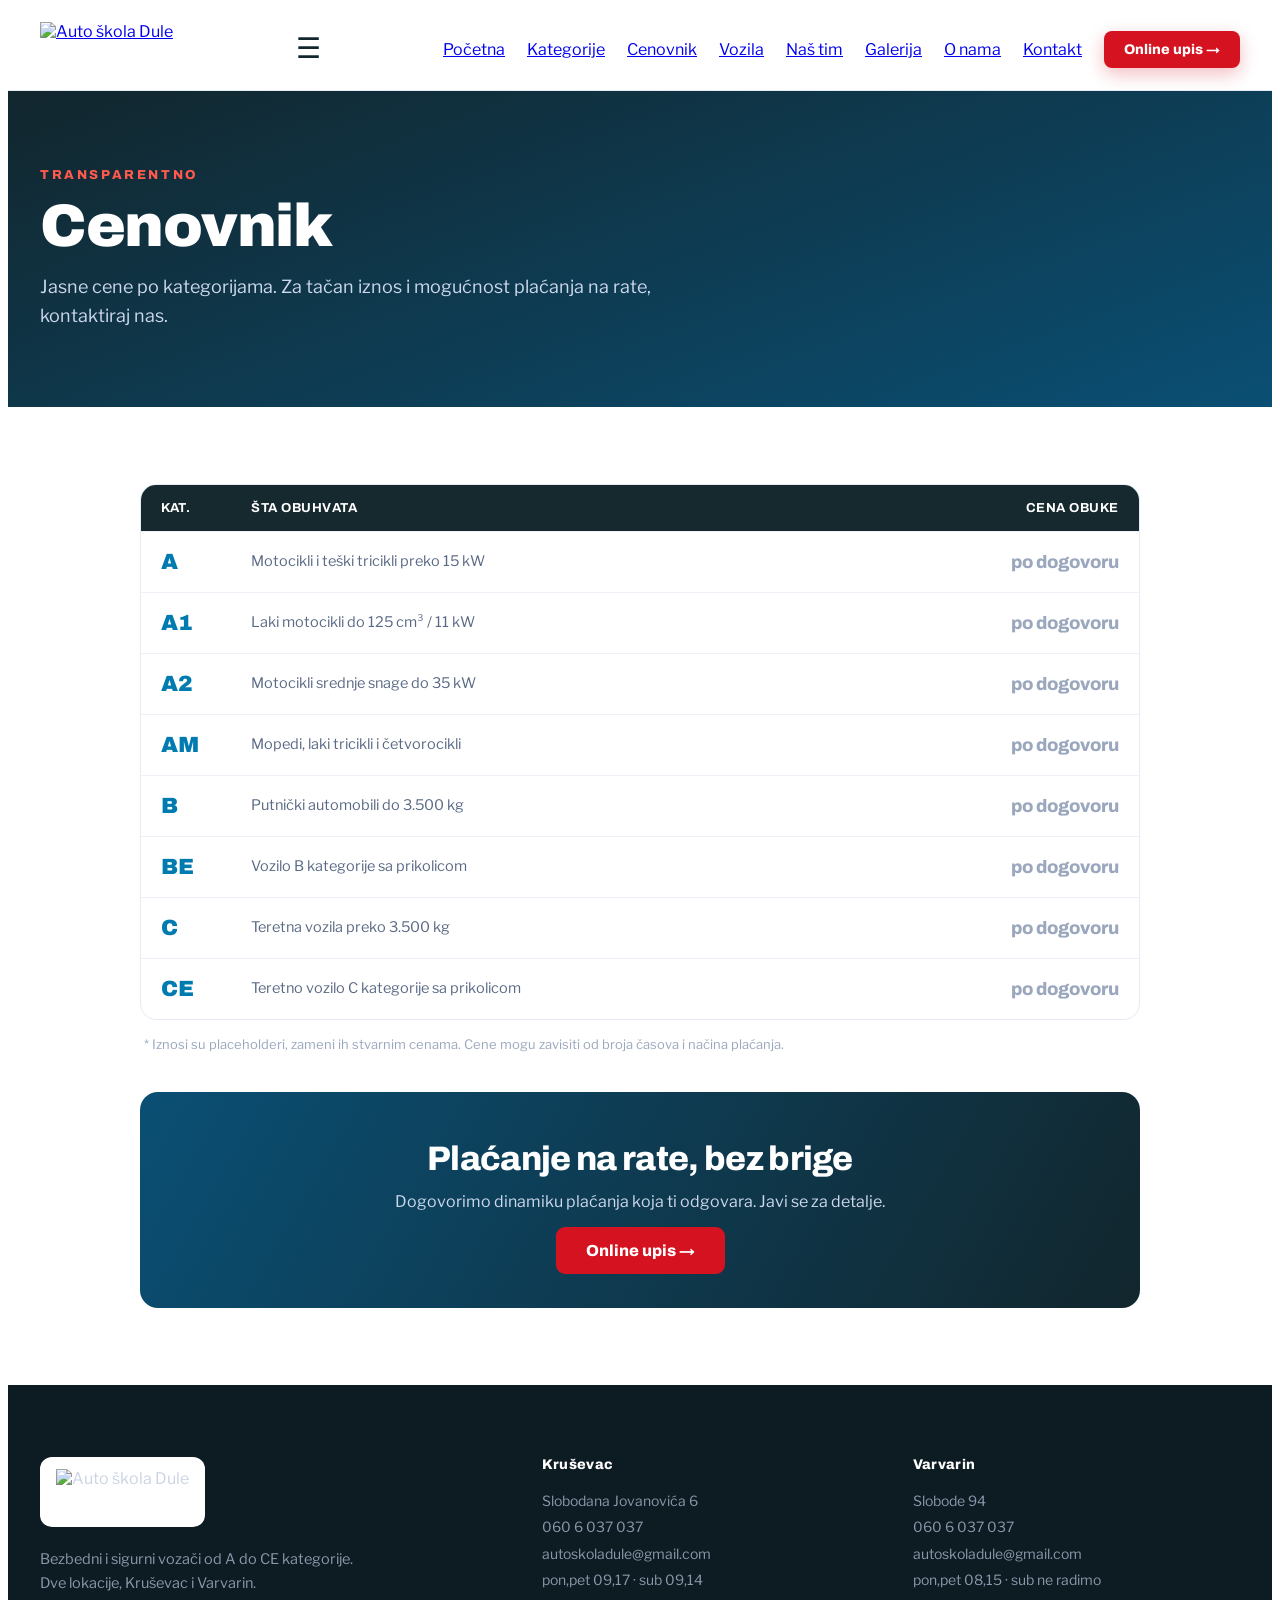
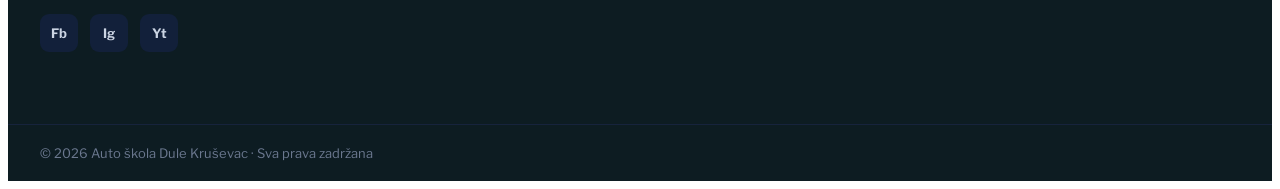
==== cenovnik.html @ f4ee0c82 "Add files via upload" ====
<!DOCTYPE html>
<html lang="sr">
<head>
<meta charset="utf-8">
<meta name="viewport" content="width=device-width, initial-scale=1">
<title>Cenovnik · Auto škola Dule Kruševac</title>
<link rel="preconnect" href="https://fonts.googleapis.com">
<link rel="preconnect" href="https://fonts.gstatic.com" crossorigin>
<link href="https://fonts.googleapis.com/css2?family=Archivo:wght@500;600;700;800;900&family=Libre+Franklin:wght@400;500;600;700&display=swap" rel="stylesheet">
<link rel="stylesheet" href="styles.css">
</head>
<body>
<div style="font-family:'Libre Franklin',system-ui,sans-serif;color:#0e1a30;background:#fff;min-height:100vh;overflow-x:hidden">
  <header style="position:sticky;top:0;z-index:60;background:rgba(255,255,255,.94);backdrop-filter:blur(12px);border-bottom:1px solid #e6ebf3">
    <div style="position:relative;max-width:1200px;margin:0 auto;padding:14px 24px;display:flex;align-items:center;justify-content:space-between;gap:20px">
      <a href="index.html" style="display:flex;align-items:center;gap:12px"><img src="uploads/auto-skola-dule-logo.png" alt="Auto škola Dule" style="height:54px;width:auto;display:block"></a>
      <button class="dz-hamburger" aria-label="Meni" style="background:none;border:none;cursor:pointer;font-size:28px;color:#12262d;line-height:1;padding:6px">☰</button>
      <nav class="dz-nav" style="display:flex;align-items:center;gap:22px;flex-wrap:wrap;justify-content:flex-end">
        <a href="index.html" class="nav-link">Početna</a>
        <a href="kategorije.html" class="nav-link">Kategorije</a>
        <a href="cenovnik.html" class="nav-link active">Cenovnik</a>
        <a href="vozila.html" class="nav-link">Vozila</a>
        <a href="tim.html" class="nav-link">Naš tim</a>
        <a href="galerija.html" class="nav-link">Galerija</a>
        <a href="o-nama.html" class="nav-link">O nama</a>
        <a href="kontakt.html" class="nav-link">Kontakt</a>
        <a href="upis.html" class="cta-btn" style="display:inline-flex;align-items:center;gap:8px;background:#d5121f;color:#fff;font-family:'Archivo',sans-serif;font-weight:800;font-size:14px;padding:11px 20px;border-radius:8px;text-decoration:none;box-shadow:0 6px 18px rgba(213,18,31,.28)">Online upis →</a>
      </nav>
    </div>
  </header>
  <main>
      <section style="background:linear-gradient(160deg,#12262d,#0a4f74);color:#fff">
        <div style="max-width:1200px;margin:0 auto;padding:clamp(48px,6vw,84px) 24px">
          <div style="font-family:'Archivo',sans-serif;font-weight:800;font-size:13px;letter-spacing:.2em;color:#ff5a4d;text-transform:uppercase;margin-bottom:14px">Transparentno</div>
          <h1 style="font-family:'Archivo',sans-serif;font-weight:900;font-size:clamp(34px,5vw,60px);letter-spacing:-.025em;margin:0 0 16px;line-height:1.02">Cenovnik</h1>
          <p style="font-size:18px;color:#cdd8ec;max-width:640px;margin:0;line-height:1.6">Jasne cene po kategorijama. Za tačan iznos i mogućnost plaćanja na rate, kontaktiraj nas.</p>
        </div>
      </section>
      <section style="max-width:1000px;margin:0 auto;padding:clamp(48px,6vw,80px) 24px">
        <div style="border:1px solid #e6ebf3;border-radius:16px;overflow:hidden">
          <div style="display:grid;grid-template-columns:90px 1fr 200px;background:#16292f;color:#fff;font-family:'Archivo',sans-serif;font-weight:700;font-size:13px;letter-spacing:.04em;text-transform:uppercase"><div style="padding:16px 20px">Kat.</div><div style="padding:16px 20px">Šta obuhvata</div><div style="padding:16px 20px;text-align:right">Cena obuke</div></div>
          <div style="display:grid;grid-template-columns:90px 1fr 200px;align-items:center;border-top:1px solid #eef1f7"><div style="padding:18px 20px;font-family:'Archivo',sans-serif;font-weight:900;font-size:22px;color:#007bb0">A</div><div style="padding:18px 20px;font-size:14.5px;color:#5a6a85;line-height:1.5">Motocikli i teški tricikli preko 15 kW</div><div style="padding:18px 20px;text-align:right;font-family:'Archivo',sans-serif;font-weight:800;font-size:18px;color:#9aa7bd">po dogovoru</div></div>
          <div style="display:grid;grid-template-columns:90px 1fr 200px;align-items:center;border-top:1px solid #eef1f7"><div style="padding:18px 20px;font-family:'Archivo',sans-serif;font-weight:900;font-size:22px;color:#007bb0">A1</div><div style="padding:18px 20px;font-size:14.5px;color:#5a6a85;line-height:1.5">Laki motocikli do 125 cm³ / 11 kW</div><div style="padding:18px 20px;text-align:right;font-family:'Archivo',sans-serif;font-weight:800;font-size:18px;color:#9aa7bd">po dogovoru</div></div>
          <div style="display:grid;grid-template-columns:90px 1fr 200px;align-items:center;border-top:1px solid #eef1f7"><div style="padding:18px 20px;font-family:'Archivo',sans-serif;font-weight:900;font-size:22px;color:#007bb0">A2</div><div style="padding:18px 20px;font-size:14.5px;color:#5a6a85;line-height:1.5">Motocikli srednje snage do 35 kW</div><div style="padding:18px 20px;text-align:right;font-family:'Archivo',sans-serif;font-weight:800;font-size:18px;color:#9aa7bd">po dogovoru</div></div>
          <div style="display:grid;grid-template-columns:90px 1fr 200px;align-items:center;border-top:1px solid #eef1f7"><div style="padding:18px 20px;font-family:'Archivo',sans-serif;font-weight:900;font-size:22px;color:#007bb0">AM</div><div style="padding:18px 20px;font-size:14.5px;color:#5a6a85;line-height:1.5">Mopedi, laki tricikli i četvorocikli</div><div style="padding:18px 20px;text-align:right;font-family:'Archivo',sans-serif;font-weight:800;font-size:18px;color:#9aa7bd">po dogovoru</div></div>
          <div style="display:grid;grid-template-columns:90px 1fr 200px;align-items:center;border-top:1px solid #eef1f7"><div style="padding:18px 20px;font-family:'Archivo',sans-serif;font-weight:900;font-size:22px;color:#007bb0">B</div><div style="padding:18px 20px;font-size:14.5px;color:#5a6a85;line-height:1.5">Putnički automobili do 3.500 kg</div><div style="padding:18px 20px;text-align:right;font-family:'Archivo',sans-serif;font-weight:800;font-size:18px;color:#9aa7bd">po dogovoru</div></div>
          <div style="display:grid;grid-template-columns:90px 1fr 200px;align-items:center;border-top:1px solid #eef1f7"><div style="padding:18px 20px;font-family:'Archivo',sans-serif;font-weight:900;font-size:22px;color:#007bb0">BE</div><div style="padding:18px 20px;font-size:14.5px;color:#5a6a85;line-height:1.5">Vozilo B kategorije sa prikolicom</div><div style="padding:18px 20px;text-align:right;font-family:'Archivo',sans-serif;font-weight:800;font-size:18px;color:#9aa7bd">po dogovoru</div></div>
          <div style="display:grid;grid-template-columns:90px 1fr 200px;align-items:center;border-top:1px solid #eef1f7"><div style="padding:18px 20px;font-family:'Archivo',sans-serif;font-weight:900;font-size:22px;color:#007bb0">C</div><div style="padding:18px 20px;font-size:14.5px;color:#5a6a85;line-height:1.5">Teretna vozila preko 3.500 kg</div><div style="padding:18px 20px;text-align:right;font-family:'Archivo',sans-serif;font-weight:800;font-size:18px;color:#9aa7bd">po dogovoru</div></div>
          <div style="display:grid;grid-template-columns:90px 1fr 200px;align-items:center;border-top:1px solid #eef1f7"><div style="padding:18px 20px;font-family:'Archivo',sans-serif;font-weight:900;font-size:22px;color:#007bb0">CE</div><div style="padding:18px 20px;font-size:14.5px;color:#5a6a85;line-height:1.5">Teretno vozilo C kategorije sa prikolicom</div><div style="padding:18px 20px;text-align:right;font-family:'Archivo',sans-serif;font-weight:800;font-size:18px;color:#9aa7bd">po dogovoru</div></div>
        </div>
        <p style="font-size:13px;color:#9aa7bd;margin:16px 4px 0">* Iznosi su placeholderi, zameni ih stvarnim cenama. Cene mogu zavisiti od broja časova i načina plaćanja.</p>
        <div style="margin-top:40px;background:linear-gradient(120deg,#0a4f74,#12262d);border-radius:18px;padding:clamp(30px,4vw,48px);color:#fff;text-align:center"><h2 style="font-family:'Archivo',sans-serif;font-weight:800;font-size:clamp(24px,3vw,34px);margin:0 0 12px;letter-spacing:-.02em">Plaćanje na rate, bez brige</h2><p style="font-size:16px;color:#cdd8ec;max-width:520px;margin:0 auto 26px;line-height:1.6">Dogovorimo dinamiku plaćanja koja ti odgovara. Javi se za detalje.</p><a href="upis.html" style="background:#d5121f;color:#fff;font-family:'Archivo',sans-serif;font-weight:800;font-size:16px;padding:15px 30px;border-radius:9px;text-decoration:none">Online upis →</a></div>
      </section>
  </main>
  <footer style="background:#0d1c22;color:#cbd4e3">
    <div style="max-width:1200px;margin:0 auto;padding:clamp(44px,6vw,72px) 24px;display:grid;grid-template-columns:1.4fr 1fr 1fr;gap:44px">
      <div>
        <div style="display:inline-flex;align-items:center;background:#fff;border-radius:12px;padding:12px 16px;margin-bottom:20px"><img src="uploads/auto-skola-dule-logo.png" alt="Auto škola Dule" style="height:46px;width:auto;display:block"></div>
        <p style="font-size:14.5px;line-height:1.7;color:#8b97ac;max-width:340px;margin:0 0 18px">Bezbedni i sigurni vozači od A do CE kategorije. Dve lokacije, Kruševac i Varvarin.</p>
        <div style="display:flex;gap:12px">
          <a href="https://www.facebook.com/dule.autoskola/" target="_blank" rel="noopener" style="width:38px;height:38px;border-radius:9px;background:#12203a;display:flex;align-items:center;justify-content:center;color:#cbd4e3;font-size:13px;font-weight:700;text-decoration:none">Fb</a>
          <a href="https://www.instagram.com/autoskoladule/" target="_blank" rel="noopener" style="width:38px;height:38px;border-radius:9px;background:#12203a;display:flex;align-items:center;justify-content:center;color:#cbd4e3;font-size:13px;font-weight:700;text-decoration:none">Ig</a>
          <a href="https://www.youtube.com/channel/UC92BBUXjT8KW2FbSgrHSTdQ" target="_blank" rel="noopener" style="width:38px;height:38px;border-radius:9px;background:#12203a;display:flex;align-items:center;justify-content:center;color:#cbd4e3;font-size:13px;font-weight:700;text-decoration:none">Yt</a>
        </div>
      </div>
      <div>
        <h4 style="font-family:'Archivo',sans-serif;font-weight:800;font-size:14px;color:#fff;margin:0 0 16px;letter-spacing:.02em">Kruševac</h4>
        <div style="font-size:14px;line-height:1.9;color:#8b97ac">Slobodana Jovanovića 6<br>060 6 037 037<br>autoskoladule@gmail.com<br>pon,pet 09,17 · sub 09,14</div>
      </div>
      <div>
        <h4 style="font-family:'Archivo',sans-serif;font-weight:800;font-size:14px;color:#fff;margin:0 0 16px;letter-spacing:.02em">Varvarin</h4>
        <div style="font-size:14px;line-height:1.9;color:#8b97ac">Slobode 94<br>060 6 037 037<br>autoskoladule@gmail.com<br>pon,pet 08,15 · sub ne radimo</div>
      </div>
    </div>
    <div style="border-top:1px solid #16233c"><div style="max-width:1200px;margin:0 auto;padding:20px 24px;font-size:13px;color:#6b788f">© 2026 Auto škola Dule Kruševac · Sva prava zadržana</div></div>
  </footer>
</div>
<script src="app.js"></script>
</body>
</html>
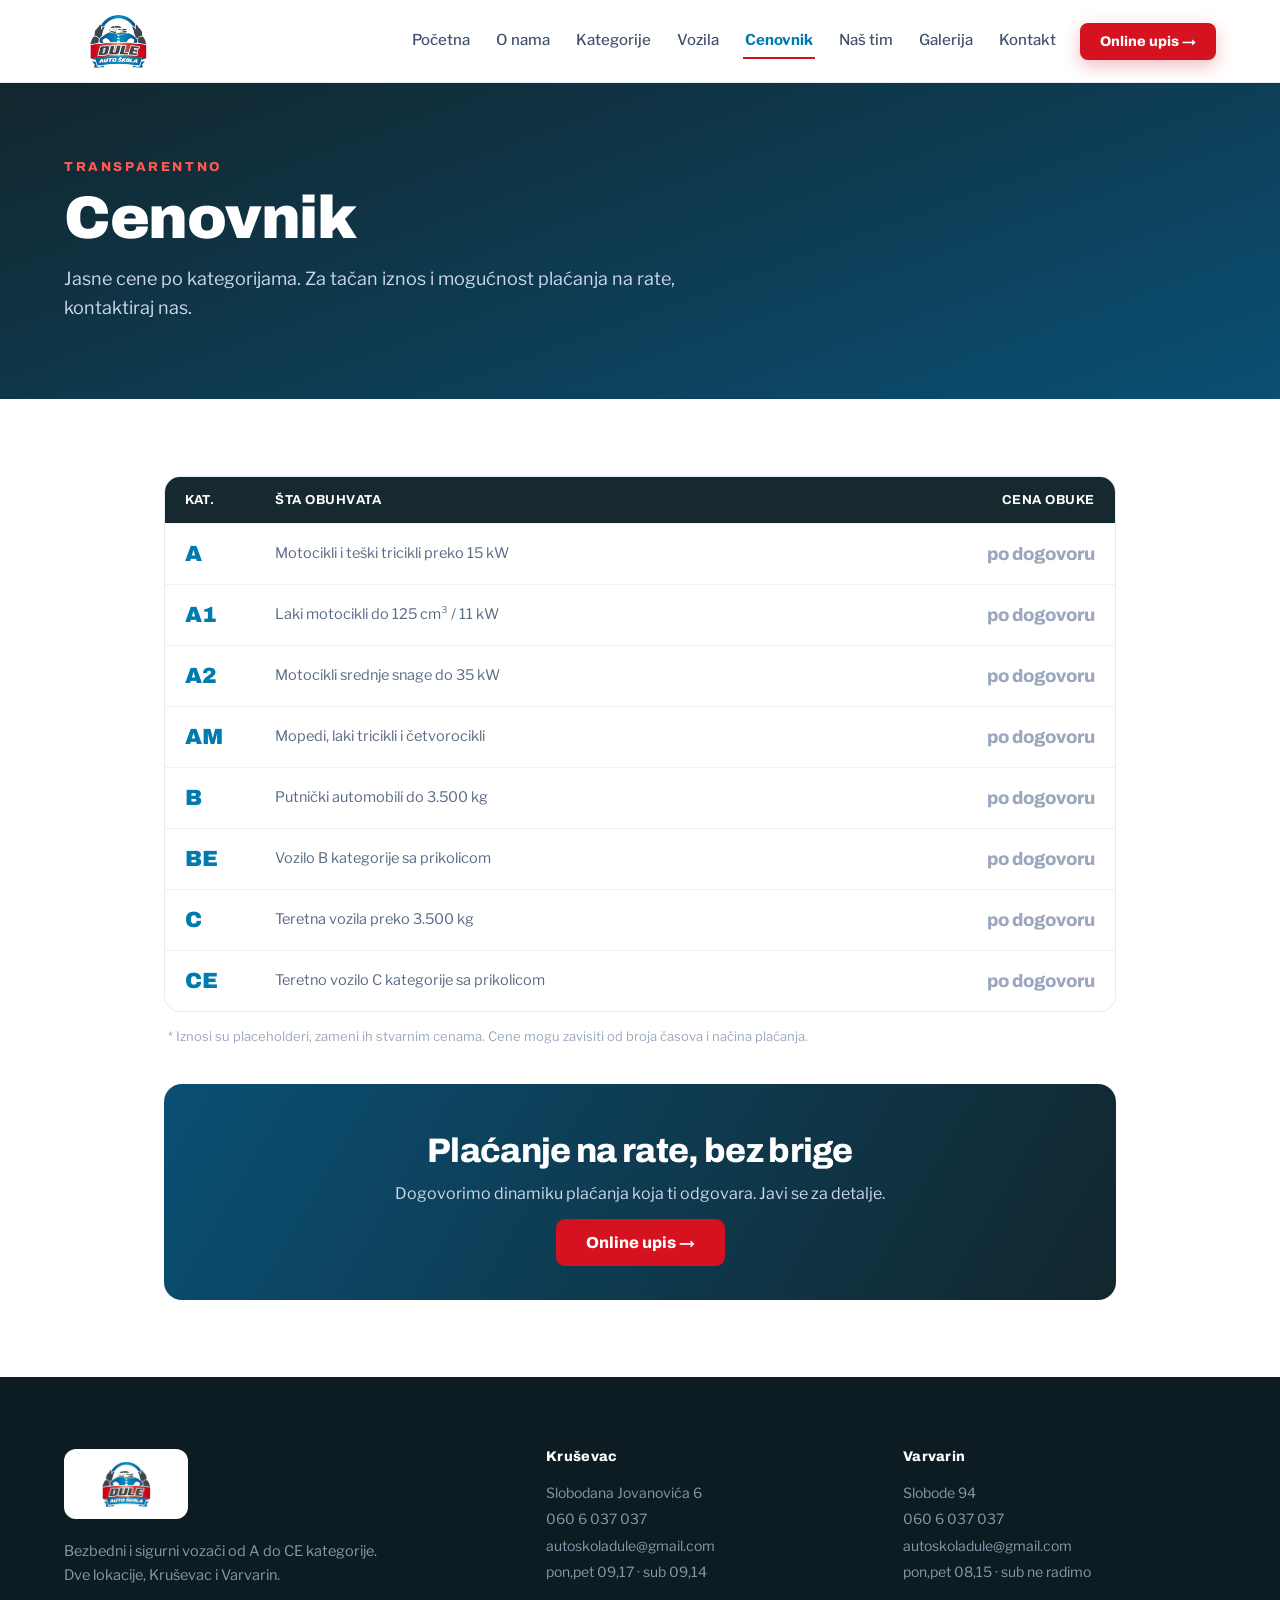
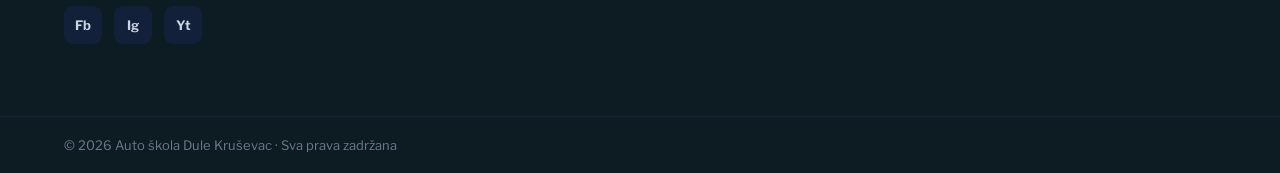
==== commit c180041d: "Add files via upload" ====
--- a/cenovnik.html
+++ b/cenovnik.html
@@ -17,12 +17,12 @@
       <button class="dz-hamburger" aria-label="Meni" style="background:none;border:none;cursor:pointer;font-size:28px;color:#12262d;line-height:1;padding:6px">☰</button>
       <nav class="dz-nav" style="display:flex;align-items:center;gap:22px;flex-wrap:wrap;justify-content:flex-end">
         <a href="index.html" class="nav-link">Početna</a>
+        <a href="o-nama.html" class="nav-link">O nama</a>
         <a href="kategorije.html" class="nav-link">Kategorije</a>
+        <a href="vozila.html" class="nav-link">Vozila</a>
         <a href="cenovnik.html" class="nav-link active">Cenovnik</a>
-        <a href="vozila.html" class="nav-link">Vozila</a>
         <a href="tim.html" class="nav-link">Naš tim</a>
         <a href="galerija.html" class="nav-link">Galerija</a>
-        <a href="o-nama.html" class="nav-link">O nama</a>
         <a href="kontakt.html" class="nav-link">Kontakt</a>
         <a href="upis.html" class="cta-btn" style="display:inline-flex;align-items:center;gap:8px;background:#d5121f;color:#fff;font-family:'Archivo',sans-serif;font-weight:800;font-size:14px;padding:11px 20px;border-radius:8px;text-decoration:none;box-shadow:0 6px 18px rgba(213,18,31,.28)">Online upis →</a>
       </nav>
--- a/styles.css
+++ b/styles.css
@@ -0,0 +1,54 @@
+*{box-sizing:border-box}
+html,body{margin:0;padding:0}
+body{overflow-x:hidden}
+a{color:#007bb0;text-decoration:none}
+a:hover{color:#d5121f}
+input::placeholder,textarea::placeholder{color:#9aa7bd}
+::selection{background:#d5121f;color:#fff}
+img{max-width:100%}
+
+.nav-link{font-family:'Libre Franklin',sans-serif;font-size:15px;padding:8px 2px;white-space:nowrap;color:#41506b;font-weight:500;border-bottom:2px solid transparent;text-decoration:none;transition:color .15s}
+.nav-link:hover{color:#007bb0}
+.nav-link.active{color:#007bb0;font-weight:700;border-bottom:2px solid #d5121f}
+
+button,.cta-btn{transition:transform .18s ease,box-shadow .18s ease,background .18s ease}
+button:hover,.cta-btn:hover{transform:translateY(-2px)}
+button:active,.cta-btn:active{transform:translateY(0)}
+
+@keyframes floaty{0%,100%{transform:translateY(0)}50%{transform:translateY(-7px)}}
+@keyframes glowPulse{0%,100%{opacity:.5;transform:scale(1)}50%{opacity:.9;transform:scale(1.08)}}
+
+.reveal{opacity:0;transform:translateY(22px);transition:opacity .6s cubic-bezier(.22,.61,.36,1),transform .6s cubic-bezier(.22,.61,.36,1)}
+.reveal.in{opacity:1;transform:none}
+
+.h-anim{opacity:0;transform:translateY(24px);transition:opacity .7s cubic-bezier(.22,.61,.36,1),transform .7s cubic-bezier(.22,.61,.36,1)}
+.h-img{transform:scale(1.05)}
+.h-anim.in{opacity:1;transform:none}
+.h-badge{transition-delay:.05s}.h-title{transition-delay:.18s}.h-text{transition-delay:.34s}.h-cta{transition-delay:.5s}.h-img{transition-delay:.28s}.h-float{transition-delay:.7s}
+.h-float.in{animation:floaty 4.5s 1.2s ease-in-out infinite}
+.h-glow{animation:glowPulse 6s ease-in-out infinite}
+
+.gal-slide{position:absolute;inset:0;width:100%;height:100%;object-fit:cover;display:block;opacity:0;transition:opacity .5s ease;pointer-events:none}
+.gal-thumb{width:64px;height:48px;border-radius:8px;overflow:hidden;cursor:pointer;flex:none;border:2px solid transparent;opacity:.55;transition:all .2s;padding:0;background:none}
+.gal-thumb.active{border:2px solid #d5121f;opacity:1}
+.gal-thumb img{width:100%;height:100%;object-fit:cover;display:block}
+
+.ph-slot{width:100%;height:100%;display:flex;align-items:center;justify-content:center;text-align:center;padding:16px;background:repeating-linear-gradient(45deg,#eef2f6,#eef2f6 12px,#e7edf2 12px,#e7edf2 24px);color:#7a8aa0;font-size:13.5px;font-weight:600;font-family:'Libre Franklin',sans-serif;line-height:1.4}
+
+.dz-hamburger{display:none}
+@media (max-width:1080px){
+  .dz-hamburger{display:block !important}
+  [style*="grid-template-columns"]{grid-template-columns:1fr !important}
+  [style*="repeat(4,1fr)"]{grid-template-columns:repeat(2,1fr) !important}
+  [style*="repeat(3,1fr)"]{grid-template-columns:1fr !important}
+  [style*="90px 1fr 200px"]{grid-template-columns:56px 1fr auto !important}
+  .dz-nav{position:absolute !important;top:100%;left:0;right:0;background:#fff;flex-direction:column !important;align-items:stretch !important;gap:2px !important;padding:12px 24px 22px !important;border-bottom:1px solid #e6ebf3;box-shadow:0 14px 28px rgba(10,28,64,.1)}
+  .dz-nav:not(.open){display:none !important}
+  .dz-nav a.nav-link{font-size:16px !important;padding:12px 2px !important;border-bottom:1px solid #f0f3f8 !important}
+  .dz-nav .cta-btn{margin-top:10px !important;justify-content:center !important;font-size:16px !important;padding:14px !important}
+}
+@media (prefers-reduced-motion:reduce){
+  .reveal,.h-anim{opacity:1 !important;transform:none !important;transition:none}
+  .h-float.in,.h-glow{animation:none !important}
+  button:hover,.cta-btn:hover{transform:none}
+}
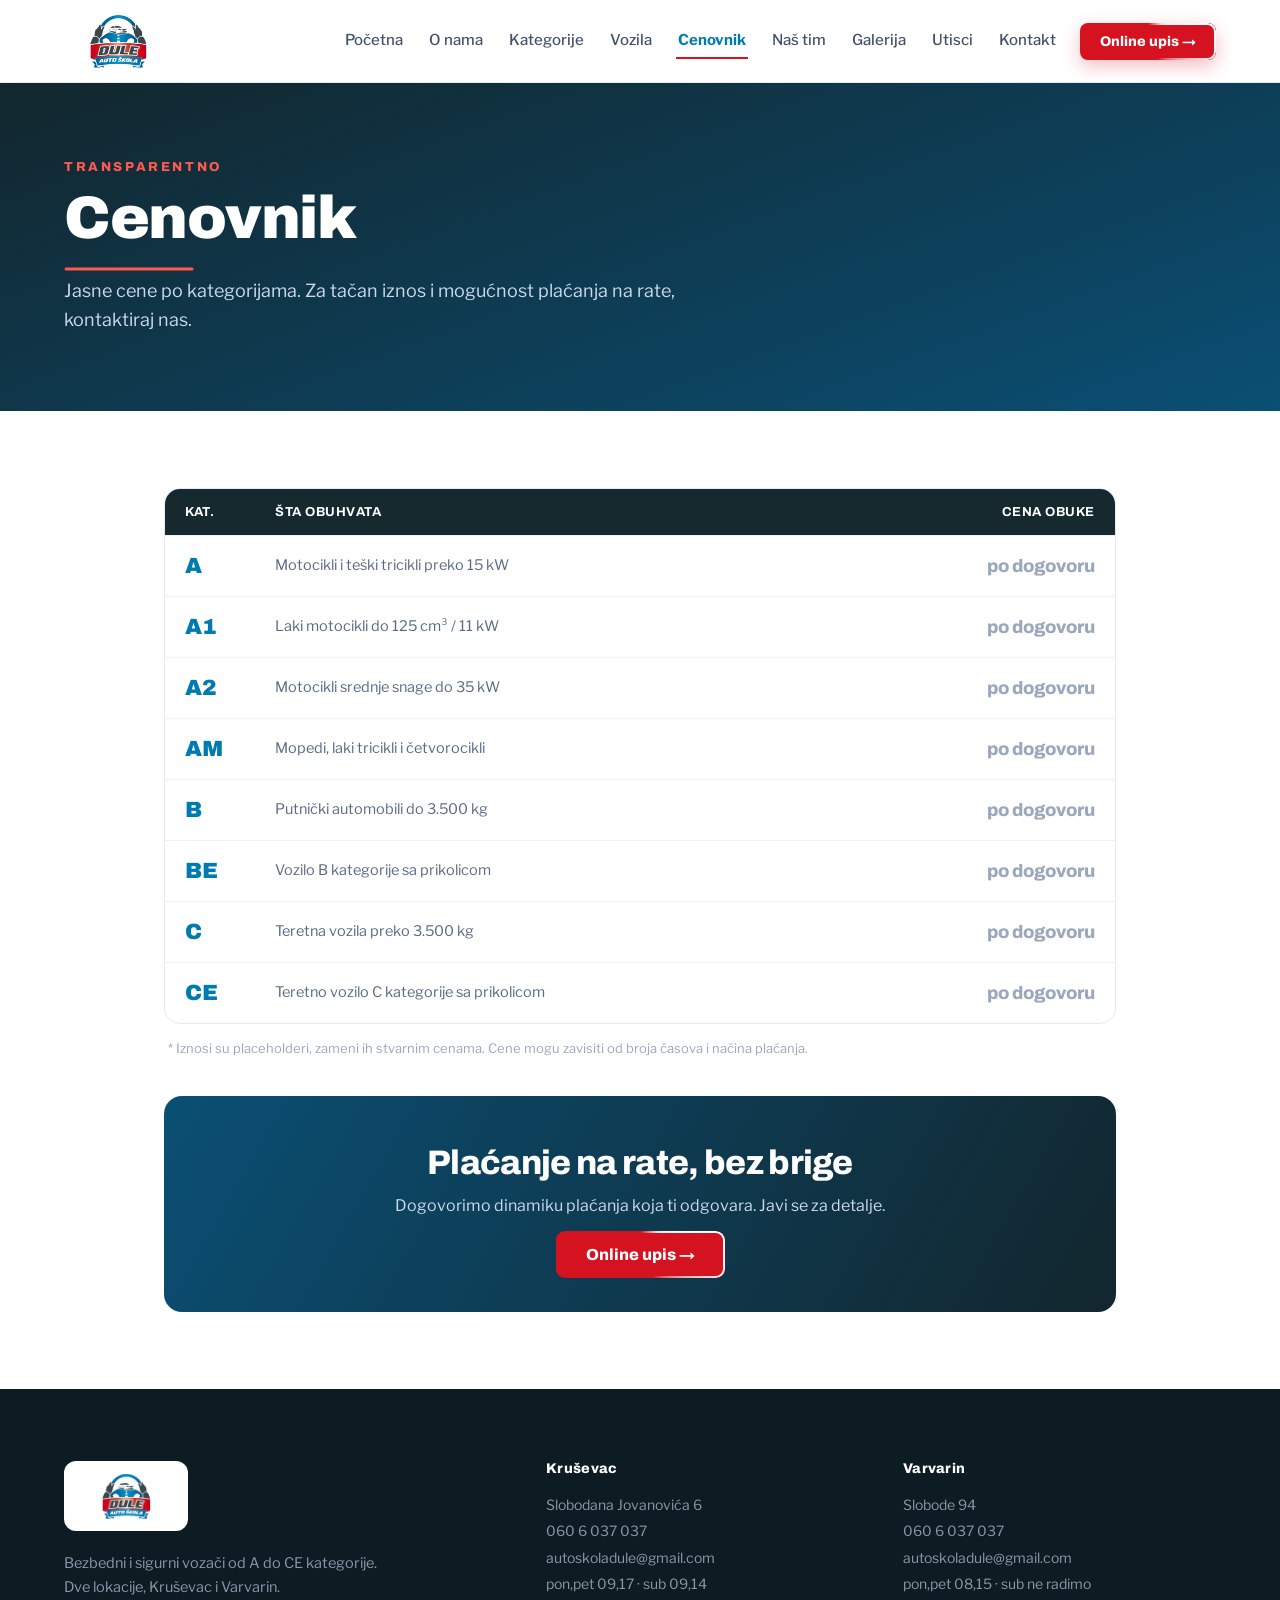
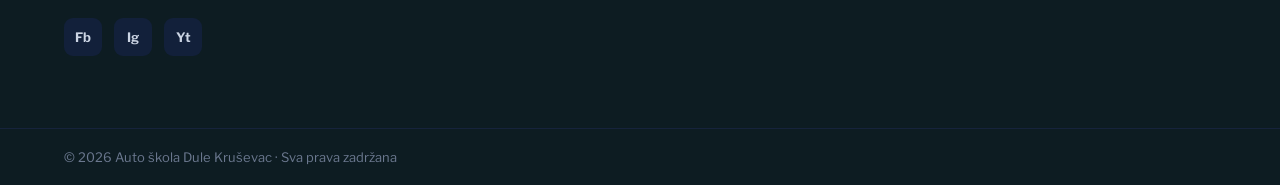
==== commit c297bfce: "Add files via upload" ====
--- a/cenovnik.html
+++ b/cenovnik.html
@@ -8,6 +8,7 @@
 <link rel="preconnect" href="https://fonts.gstatic.com" crossorigin>
 <link href="https://fonts.googleapis.com/css2?family=Archivo:wght@500;600;700;800;900&family=Libre+Franklin:wght@400;500;600;700&display=swap" rel="stylesheet">
 <link rel="stylesheet" href="styles.css">
+<script>document.documentElement.classList.add('js');</script>
 </head>
 <body>
 <div style="font-family:'Libre Franklin',system-ui,sans-serif;color:#0e1a30;background:#fff;min-height:100vh;overflow-x:hidden">
@@ -23,7 +24,7 @@
         <a href="cenovnik.html" class="nav-link active">Cenovnik</a>
         <a href="tim.html" class="nav-link">Naš tim</a>
         <a href="galerija.html" class="nav-link">Galerija</a>
-        <a href="kontakt.html" class="nav-link">Kontakt</a>
+        <a href="index.html#utisci" class="nav-link">Utisci</a><a href="kontakt.html" class="nav-link">Kontakt</a>
         <a href="upis.html" class="cta-btn" style="display:inline-flex;align-items:center;gap:8px;background:#d5121f;color:#fff;font-family:'Archivo',sans-serif;font-weight:800;font-size:14px;padding:11px 20px;border-radius:8px;text-decoration:none;box-shadow:0 6px 18px rgba(213,18,31,.28)">Online upis →</a>
       </nav>
     </div>
--- a/styles.css
+++ b/styles.css
@@ -7,26 +7,81 @@
 ::selection{background:#d5121f;color:#fff}
 img{max-width:100%}
 
+/* ---- focus-visible: jasno vidljiv, ne oslanja se samo na boju ---- */
+a:focus-visible,button:focus-visible,.cta-btn:focus-visible,input:focus-visible,select:focus-visible,textarea:focus-visible,.faq-q:focus-visible{outline:3px solid #ff5a4d;outline-offset:2px;border-radius:6px}
+
 .nav-link{font-family:'Libre Franklin',sans-serif;font-size:15px;padding:8px 2px;white-space:nowrap;color:#41506b;font-weight:500;border-bottom:2px solid transparent;text-decoration:none;transition:color .15s}
 .nav-link:hover{color:#007bb0}
 .nav-link.active{color:#007bb0;font-weight:700;border-bottom:2px solid #d5121f}
 
-button,.cta-btn{transition:transform .18s ease,box-shadow .18s ease,background .18s ease}
-button:hover,.cta-btn:hover{transform:translateY(-2px)}
-button:active,.cta-btn:active{transform:translateY(0)}
+/* ---- sticky header: blago se skuplja i pojačava pri skrolovanju ---- */
+header{transition:padding .25s ease,box-shadow .25s ease,background .25s ease}
+header.scrolled{background:rgba(255,255,255,.97) !important;box-shadow:0 2px 14px rgba(10,28,64,.08);border-bottom-color:#dbe3ee !important}
+header.scrolled>div{padding-top:8px !important;padding-bottom:8px !important}
+header.scrolled img{height:44px !important;transition:height .25s ease}
+header img{transition:height .25s ease}
 
-@keyframes floaty{0%,100%{transform:translateY(0)}50%{transform:translateY(-7px)}}
-@keyframes glowPulse{0%,100%{opacity:.5;transform:scale(1)}50%{opacity:.9;transform:scale(1.08)}}
+/* ---- shiny-cta na glavnim CTA dugmadima (rotirajući border + sweep + glow) ---- */
+@property --sha{syntax:"<angle>";initial-value:0deg;inherits:false}
+@keyframes spinAngle{to{--sha:360deg}}
+a.cta-btn,a[style*="background:#d5121f"],button[type="submit"]{position:relative;overflow:hidden;isolation:isolate}
+a.cta-btn::before,a[style*="background:#d5121f"]::before,button[type="submit"]::before{content:"";position:absolute;inset:0;border-radius:inherit;padding:1.6px;background:conic-gradient(from var(--sha),transparent 0%,rgba(255,255,255,.9) 11%,#fff 20%,rgba(255,255,255,.9) 29%,transparent 42%);-webkit-mask:linear-gradient(#000 0 0) content-box,linear-gradient(#000 0 0);-webkit-mask-composite:xor;mask:linear-gradient(#000 0 0) content-box,linear-gradient(#000 0 0);mask-composite:exclude;pointer-events:none;z-index:2;animation:spinAngle 3s linear infinite}
+@media (hover:hover) and (pointer:fine){
+  a.cta-btn:hover::before,a[style*="background:#d5121f"]:hover::before,button[type="submit"]:hover::before{padding:2.2px;animation-duration:1.6s}
+  a[style*="background:#d5121f"]:hover{box-shadow:0 10px 26px rgba(213,18,31,.34),0 0 0 1px rgba(255,255,255,.25)}
+}
 
-.reveal{opacity:0;transform:translateY(22px);transition:opacity .6s cubic-bezier(.22,.61,.36,1),transform .6s cubic-bezier(.22,.61,.36,1)}
-.reveal.in{opacity:1;transform:none}
+/* ---- shadcn-style hover: blaga promena pozadine/opacity na svim dugmadima ---- */
+a.cta-btn,a[style*="background:#d5121f"],a[style*="background:#16292f"],a[style*="border:1.5px solid rgba(255,255,255"],button[type="submit"],.gbtn{transition:background-color .15s ease,opacity .15s ease,transform .2s ease,box-shadow .2s ease,color .2s ease,border-color .2s ease}
+@media (hover:hover) and (pointer:fine){
+  a.cta-btn:hover,a[style*="background:#d5121f"]:hover,button[type="submit"]:hover{opacity:.9}
+  a[style*="background:#16292f"]:hover{opacity:.85}
+  a[style*="border:1.5px solid rgba(255,255,255"]:hover{background:rgba(255,255,255,.16);border-color:rgba(255,255,255,.55)}
+  .gbtn:hover{background:#f3f6fb}
+}
 
-.h-anim{opacity:0;transform:translateY(24px);transition:opacity .7s cubic-bezier(.22,.61,.36,1),transform .7s cubic-bezier(.22,.61,.36,1)}
-.h-img{transform:scale(1.05)}
-.h-anim.in{opacity:1;transform:none}
-.h-badge{transition-delay:.05s}.h-title{transition-delay:.18s}.h-text{transition-delay:.34s}.h-cta{transition-delay:.5s}.h-img{transition-delay:.28s}.h-float{transition-delay:.7s}
-.h-float.in{animation:floaty 4.5s 1.2s ease-in-out infinite}
-.h-glow{animation:glowPulse 6s ease-in-out infinite}
+/* ---- CTA dugmad: dosledne mikrointerakcije ---- */
+.cta-btn,a[href="upis.html"],a[href^="tel:"]{transition:transform .2s ease,box-shadow .2s ease,background .2s ease,color .2s ease}
+button{transition:transform .2s ease,box-shadow .2s ease,background .2s ease,color .2s ease}
+@media (hover:hover) and (pointer:fine){
+  .cta-btn:hover,button.gal-prev:hover,button.gal-next:hover{transform:translateY(-1px)}
+  button[type="submit"]:hover{transform:translateY(-1px);box-shadow:0 8px 22px rgba(213,18,31,.28)}
+}
+.cta-btn:active,button:active{transform:translateY(0) scale(.98)}
+
+/* ---- kartice: diskretan hover lift (samo uređaji sa pravim hover-om) ---- */
+.card-mi{transition:transform .22s ease,border-color .22s ease,box-shadow .22s ease}
+@media (hover:hover) and (pointer:fine){
+  .card-mi:hover{transform:translateY(-4px);border-color:#007bb0 !important;box-shadow:0 14px 34px rgba(10,28,64,.1)}
+  .card-mi:hover .card-arrow{transform:translateX(3px)}
+  /* kontakt redovi: blagi pomak inline elemenata */
+  .contact-row{transition:transform .2s ease}
+  .contact-row:hover{transform:translateX(3px)}
+}
+.card-arrow{display:inline-block;transition:transform .2s ease}
+
+/* ---- reveal sekcija na skrol (sakriveno samo ako JS radi) ---- */
+.js .reveal{opacity:0;transform:translateY(20px);transition:opacity .55s cubic-bezier(.22,.61,.36,1),transform .55s cubic-bezier(.22,.61,.36,1)}
+.reveal.in{opacity:1 !important;transform:none !important}
+/* stagger kartica unutar sekcije */
+.js .rise{opacity:0;transform:translateY(18px);transition:opacity .5s cubic-bezier(.22,.61,.36,1),transform .5s cubic-bezier(.22,.61,.36,1)}
+.rise.in{opacity:1 !important;transform:none !important}
+
+/* ---- hero ulazna animacija (samo pri prvom učitavanju) ---- */
+.js .h-anim{opacity:0;transform:translateY(20px);transition:opacity .6s cubic-bezier(.22,.61,.36,1),transform .6s cubic-bezier(.22,.61,.36,1)}
+.js .h-img{transform:translateX(28px)}
+.h-anim.in{opacity:1 !important;transform:none !important}
+.h-badge{transition-delay:.05s}.h-title{transition-delay:.16s}.h-text{transition-delay:.30s}.h-cta{transition-delay:.44s}.h-img{transition-delay:.24s}.h-float{transition-delay:.6s}
+@media (max-width:768px){.h-img{transform:translateY(16px)}}
+
+/* ---- animirana "trasa" linija (SVG stroke-dashoffset) ---- */
+.route-line{display:block;margin:2px 0 4px;overflow:visible}
+.route-line path{stroke:#ff5a4d;stroke-width:3;fill:none;stroke-linecap:round;stroke-dasharray:1;stroke-dashoffset:1;transition:stroke-dashoffset 1s ease}
+.route-line.in path{stroke-dashoffset:0}
+
+/* ---- "dovoze se" ulaz vozila (JS postavlja stanja; ovde samo tranzicija) ---- */
+.js .drive-in .veh-img{transition:opacity .55s ease,transform .75s cubic-bezier(.22,.61,.36,1)}
+.js .drive-in .veh-cap{transition:opacity .5s ease .18s,transform .5s ease .18s}
 
 .gal-slide{position:absolute;inset:0;width:100%;height:100%;object-fit:cover;display:block;opacity:0;transition:opacity .5s ease;pointer-events:none}
 .gal-thumb{width:64px;height:48px;border-radius:8px;overflow:hidden;cursor:pointer;flex:none;border:2px solid transparent;opacity:.55;transition:all .2s;padding:0;background:none}
@@ -34,6 +89,23 @@
 .gal-thumb img{width:100%;height:100%;object-fit:cover;display:block}
 
 .ph-slot{width:100%;height:100%;display:flex;align-items:center;justify-content:center;text-align:center;padding:16px;background:repeating-linear-gradient(45deg,#eef2f6,#eef2f6 12px,#e7edf2 12px,#e7edf2 24px);color:#7a8aa0;font-size:13.5px;font-weight:600;font-family:'Libre Franklin',sans-serif;line-height:1.4}
+
+/* ---- sticky mobilni CTA ---- */
+.sticky-cta{position:fixed;left:12px;right:12px;bottom:12px;z-index:70;display:none;align-items:center;justify-content:center;gap:10px;background:#d5121f;color:#fff;font-family:'Archivo',sans-serif;font-weight:800;font-size:16px;padding:15px;border-radius:12px;text-decoration:none;box-shadow:0 12px 30px rgba(213,18,31,.35);padding-bottom:calc(15px + env(safe-area-inset-bottom));transform:translateY(160%);transition:transform .3s ease}
+.sticky-cta svg{width:20px;height:20px;flex:none}
+.sticky-cta.show{transform:translateY(0)}
+@media (max-width:768px){.sticky-cta{display:flex}body.sticky-pad{padding-bottom:80px}}
+
+/* ---- testimonials marquee (utisci) ---- */
+#utisci{scroll-margin-top:90px}
+.marquee-wrap{position:relative;overflow:hidden;padding:8px 0 14px;-webkit-mask-image:linear-gradient(90deg,transparent,#000 9%,#000 91%,transparent);mask-image:linear-gradient(90deg,transparent,#000 9%,#000 91%,transparent)}
+.marquee-track{display:flex;width:max-content;padding-left:24px;animation:marqueeX 48s linear infinite;will-change:transform}
+.marquee-track .tcard:last-child{margin-right:0}
+@media (hover:hover){.marquee-wrap:hover .marquee-track{animation-play-state:paused}}
+@keyframes marqueeX{from{transform:translateX(0)}to{transform:translateX(-50%)}}
+.gbtn{display:inline-flex;align-items:center;gap:10px;background:#fff;border:1px solid #dbe3ee;color:#0e1a30;font-family:'Archivo',sans-serif;font-weight:700;font-size:15px;padding:12px 22px;border-radius:100px;text-decoration:none;box-shadow:0 2px 10px rgba(10,28,64,.05);transition:transform .2s ease,box-shadow .2s ease,border-color .2s ease}
+.gbtn .gstar{color:#f5a623;font-size:17px;line-height:1}
+@media (hover:hover) and (pointer:fine){.gbtn:hover{border-color:#007bb0;color:#0e1a30;transform:translateY(-1px);box-shadow:0 10px 24px rgba(10,28,64,.1)}}
 
 .dz-hamburger{display:none}
 @media (max-width:1080px){
@@ -47,8 +119,16 @@
   .dz-nav a.nav-link{font-size:16px !important;padding:12px 2px !important;border-bottom:1px solid #f0f3f8 !important}
   .dz-nav .cta-btn{margin-top:10px !important;justify-content:center !important;font-size:16px !important;padding:14px !important}
 }
+
+/* ---- reduced motion: sve odmah vidljivo, bez pokreta ---- */
 @media (prefers-reduced-motion:reduce){
-  .reveal,.h-anim{opacity:1 !important;transform:none !important;transition:none}
-  .h-float.in,.h-glow{animation:none !important}
-  button:hover,.cta-btn:hover{transform:none}
-}+  *,*::before,*::after{scroll-behavior:auto !important}
+  .reveal,.rise,.h-anim,.drive-in .veh-img,.drive-in .veh-cap{opacity:1 !important;transform:none !important;transition:none !important}
+  .route-line path{stroke-dashoffset:0 !important;transition:none !important}
+  .card-mi:hover,.cta-btn:hover,button:hover{transform:none !important}
+  .sticky-cta{transition:none !important}
+  a.cta-btn::before,a[style*="background:#d5121f"]::before,button[type="submit"]::before{display:none !important}
+  header,header img{transition:none !important}
+  .marquee-track{animation:none !important}
+  .marquee-wrap{overflow-x:auto;-webkit-mask-image:none;mask-image:none}
+}
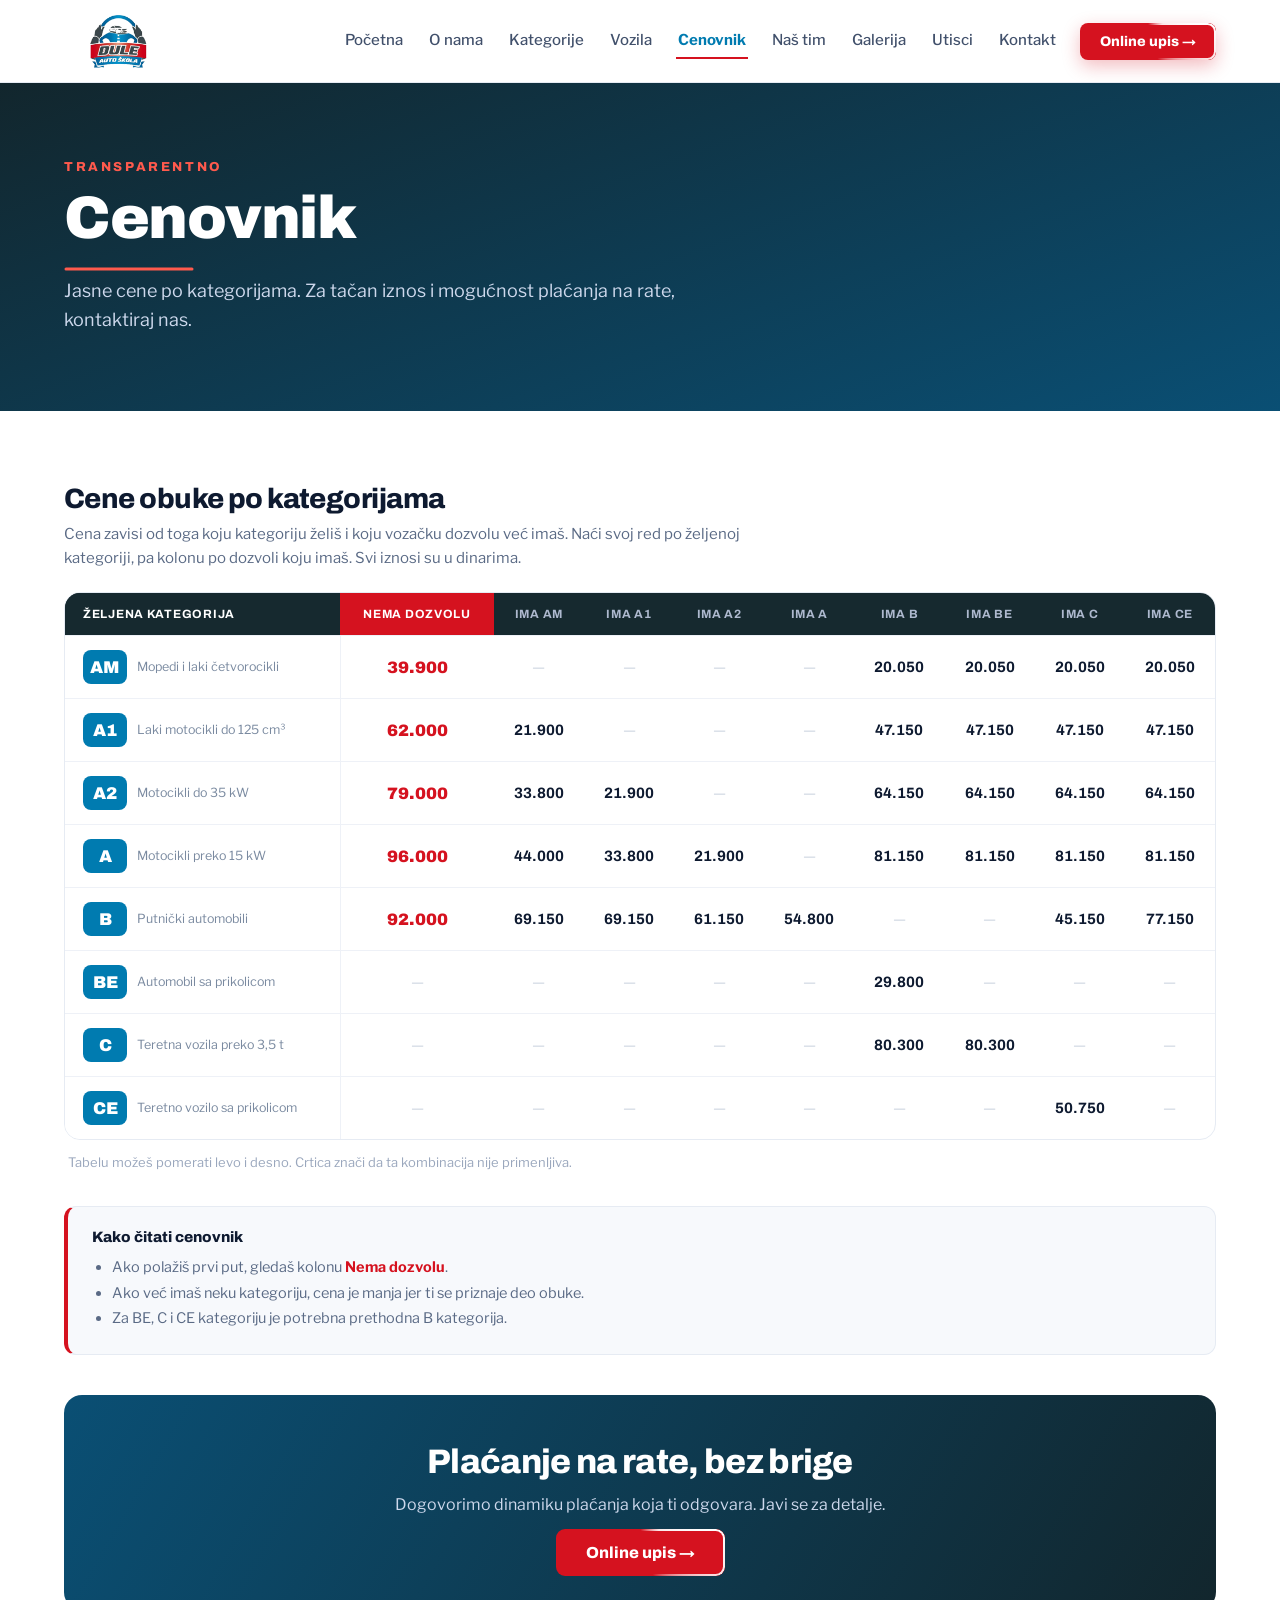
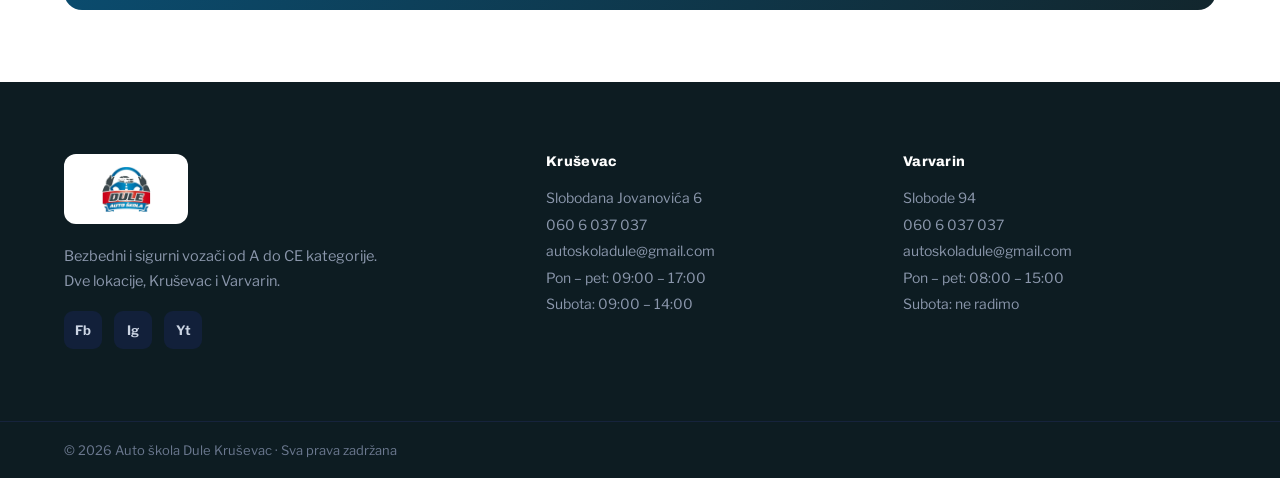
==== commit 50344ea9: "Add files via upload" ====
--- a/cenovnik.html
+++ b/cenovnik.html
@@ -11,7 +11,7 @@
 <script>document.documentElement.classList.add('js');</script>
 </head>
 <body>
-<div style="font-family:'Libre Franklin',system-ui,sans-serif;color:#0e1a30;background:#fff;min-height:100vh;overflow-x:hidden">
+<div style="font-family:'Libre Franklin',system-ui,sans-serif;color:#0e1a30;background:#fff;min-height:100vh">
   <header style="position:sticky;top:0;z-index:60;background:rgba(255,255,255,.94);backdrop-filter:blur(12px);border-bottom:1px solid #e6ebf3">
     <div style="position:relative;max-width:1200px;margin:0 auto;padding:14px 24px;display:flex;align-items:center;justify-content:space-between;gap:20px">
       <a href="index.html" style="display:flex;align-items:center;gap:12px"><img src="uploads/auto-skola-dule-logo.png" alt="Auto škola Dule" style="height:54px;width:auto;display:block"></a>
@@ -37,19 +37,155 @@
           <p style="font-size:18px;color:#cdd8ec;max-width:640px;margin:0;line-height:1.6">Jasne cene po kategorijama. Za tačan iznos i mogućnost plaćanja na rate, kontaktiraj nas.</p>
         </div>
       </section>
-      <section style="max-width:1000px;margin:0 auto;padding:clamp(48px,6vw,80px) 24px">
-        <div style="border:1px solid #e6ebf3;border-radius:16px;overflow:hidden">
-          <div style="display:grid;grid-template-columns:90px 1fr 200px;background:#16292f;color:#fff;font-family:'Archivo',sans-serif;font-weight:700;font-size:13px;letter-spacing:.04em;text-transform:uppercase"><div style="padding:16px 20px">Kat.</div><div style="padding:16px 20px">Šta obuhvata</div><div style="padding:16px 20px;text-align:right">Cena obuke</div></div>
-          <div style="display:grid;grid-template-columns:90px 1fr 200px;align-items:center;border-top:1px solid #eef1f7"><div style="padding:18px 20px;font-family:'Archivo',sans-serif;font-weight:900;font-size:22px;color:#007bb0">A</div><div style="padding:18px 20px;font-size:14.5px;color:#5a6a85;line-height:1.5">Motocikli i teški tricikli preko 15 kW</div><div style="padding:18px 20px;text-align:right;font-family:'Archivo',sans-serif;font-weight:800;font-size:18px;color:#9aa7bd">po dogovoru</div></div>
-          <div style="display:grid;grid-template-columns:90px 1fr 200px;align-items:center;border-top:1px solid #eef1f7"><div style="padding:18px 20px;font-family:'Archivo',sans-serif;font-weight:900;font-size:22px;color:#007bb0">A1</div><div style="padding:18px 20px;font-size:14.5px;color:#5a6a85;line-height:1.5">Laki motocikli do 125 cm³ / 11 kW</div><div style="padding:18px 20px;text-align:right;font-family:'Archivo',sans-serif;font-weight:800;font-size:18px;color:#9aa7bd">po dogovoru</div></div>
-          <div style="display:grid;grid-template-columns:90px 1fr 200px;align-items:center;border-top:1px solid #eef1f7"><div style="padding:18px 20px;font-family:'Archivo',sans-serif;font-weight:900;font-size:22px;color:#007bb0">A2</div><div style="padding:18px 20px;font-size:14.5px;color:#5a6a85;line-height:1.5">Motocikli srednje snage do 35 kW</div><div style="padding:18px 20px;text-align:right;font-family:'Archivo',sans-serif;font-weight:800;font-size:18px;color:#9aa7bd">po dogovoru</div></div>
-          <div style="display:grid;grid-template-columns:90px 1fr 200px;align-items:center;border-top:1px solid #eef1f7"><div style="padding:18px 20px;font-family:'Archivo',sans-serif;font-weight:900;font-size:22px;color:#007bb0">AM</div><div style="padding:18px 20px;font-size:14.5px;color:#5a6a85;line-height:1.5">Mopedi, laki tricikli i četvorocikli</div><div style="padding:18px 20px;text-align:right;font-family:'Archivo',sans-serif;font-weight:800;font-size:18px;color:#9aa7bd">po dogovoru</div></div>
-          <div style="display:grid;grid-template-columns:90px 1fr 200px;align-items:center;border-top:1px solid #eef1f7"><div style="padding:18px 20px;font-family:'Archivo',sans-serif;font-weight:900;font-size:22px;color:#007bb0">B</div><div style="padding:18px 20px;font-size:14.5px;color:#5a6a85;line-height:1.5">Putnički automobili do 3.500 kg</div><div style="padding:18px 20px;text-align:right;font-family:'Archivo',sans-serif;font-weight:800;font-size:18px;color:#9aa7bd">po dogovoru</div></div>
-          <div style="display:grid;grid-template-columns:90px 1fr 200px;align-items:center;border-top:1px solid #eef1f7"><div style="padding:18px 20px;font-family:'Archivo',sans-serif;font-weight:900;font-size:22px;color:#007bb0">BE</div><div style="padding:18px 20px;font-size:14.5px;color:#5a6a85;line-height:1.5">Vozilo B kategorije sa prikolicom</div><div style="padding:18px 20px;text-align:right;font-family:'Archivo',sans-serif;font-weight:800;font-size:18px;color:#9aa7bd">po dogovoru</div></div>
-          <div style="display:grid;grid-template-columns:90px 1fr 200px;align-items:center;border-top:1px solid #eef1f7"><div style="padding:18px 20px;font-family:'Archivo',sans-serif;font-weight:900;font-size:22px;color:#007bb0">C</div><div style="padding:18px 20px;font-size:14.5px;color:#5a6a85;line-height:1.5">Teretna vozila preko 3.500 kg</div><div style="padding:18px 20px;text-align:right;font-family:'Archivo',sans-serif;font-weight:800;font-size:18px;color:#9aa7bd">po dogovoru</div></div>
-          <div style="display:grid;grid-template-columns:90px 1fr 200px;align-items:center;border-top:1px solid #eef1f7"><div style="padding:18px 20px;font-family:'Archivo',sans-serif;font-weight:900;font-size:22px;color:#007bb0">CE</div><div style="padding:18px 20px;font-size:14.5px;color:#5a6a85;line-height:1.5">Teretno vozilo C kategorije sa prikolicom</div><div style="padding:18px 20px;text-align:right;font-family:'Archivo',sans-serif;font-weight:800;font-size:18px;color:#9aa7bd">po dogovoru</div></div>
-        </div>
-        <p style="font-size:13px;color:#9aa7bd;margin:16px 4px 0">* Iznosi su placeholderi, zameni ih stvarnim cenama. Cene mogu zavisiti od broja časova i načina plaćanja.</p>
+      <section style="max-width:1200px;margin:0 auto;padding:clamp(48px,6vw,72px) 24px">
+        <div style="display:flex;align-items:baseline;gap:14px;flex-wrap:wrap;margin-bottom:8px">
+          <h2 style="font-family:'Archivo',sans-serif;font-weight:800;font-size:clamp(21px,2.6vw,28px);letter-spacing:-.02em;margin:0">Cene obuke po kategorijama</h2>
+        </div>
+        <p style="font-size:15px;color:#5a6a85;line-height:1.6;margin:0 0 22px;max-width:720px">Cena zavisi od toga koju kategoriju želiš i koju vozačku dozvolu već imaš. Naći svoj red po željenoj kategoriji, pa kolonu po dozvoli koju imaš. Svi iznosi su u dinarima.</p>
+        <div class="card-skip" style="border:1px solid #e6ebf3;border-radius:16px;overflow:hidden;background:#fff">
+          <div style="overflow-x:auto;-webkit-overflow-scrolling:touch">
+          <table style="border-collapse:collapse;width:100%;min-width:860px">
+            <caption style="position:absolute;width:1px;height:1px;overflow:hidden;clip:rect(0 0 0 0)">Cene obuke po željenoj kategoriji i postojećoj dozvoli</caption>
+            <thead><tr style="background:#16292f">
+              <th scope="col" style="text-align:left;padding:14px 18px;font-family:'Archivo',sans-serif;font-weight:700;font-size:12px;letter-spacing:.06em;text-transform:uppercase;color:#fff;background:#16292f;position:sticky;left:0;z-index:2;min-width:180px">Željena kategorija</th>
+              <th scope="col" style="padding:14px 16px;text-align:center;font-family:'Archivo',sans-serif;font-weight:700;font-size:12px;letter-spacing:.06em;text-transform:uppercase;color:#fff;white-space:nowrap;background:#d5121f">Nema dozvolu</th>
+              <th scope="col" style="padding:14px 16px;text-align:center;font-family:'Archivo',sans-serif;font-weight:700;font-size:12px;letter-spacing:.06em;text-transform:uppercase;color:#aeb9cf;white-space:nowrap;background:transparent">Ima AM</th>
+              <th scope="col" style="padding:14px 16px;text-align:center;font-family:'Archivo',sans-serif;font-weight:700;font-size:12px;letter-spacing:.06em;text-transform:uppercase;color:#aeb9cf;white-space:nowrap;background:transparent">Ima A1</th>
+              <th scope="col" style="padding:14px 16px;text-align:center;font-family:'Archivo',sans-serif;font-weight:700;font-size:12px;letter-spacing:.06em;text-transform:uppercase;color:#aeb9cf;white-space:nowrap;background:transparent">Ima A2</th>
+              <th scope="col" style="padding:14px 16px;text-align:center;font-family:'Archivo',sans-serif;font-weight:700;font-size:12px;letter-spacing:.06em;text-transform:uppercase;color:#aeb9cf;white-space:nowrap;background:transparent">Ima A</th>
+              <th scope="col" style="padding:14px 16px;text-align:center;font-family:'Archivo',sans-serif;font-weight:700;font-size:12px;letter-spacing:.06em;text-transform:uppercase;color:#aeb9cf;white-space:nowrap;background:transparent">Ima B</th>
+              <th scope="col" style="padding:14px 16px;text-align:center;font-family:'Archivo',sans-serif;font-weight:700;font-size:12px;letter-spacing:.06em;text-transform:uppercase;color:#aeb9cf;white-space:nowrap;background:transparent">Ima BE</th>
+              <th scope="col" style="padding:14px 16px;text-align:center;font-family:'Archivo',sans-serif;font-weight:700;font-size:12px;letter-spacing:.06em;text-transform:uppercase;color:#aeb9cf;white-space:nowrap;background:transparent">Ima C</th>
+              <th scope="col" style="padding:14px 16px;text-align:center;font-family:'Archivo',sans-serif;font-weight:700;font-size:12px;letter-spacing:.06em;text-transform:uppercase;color:#aeb9cf;white-space:nowrap;background:transparent">Ima CE</th>
+            </tr></thead>
+            <tbody>
+            <tr style="border-top:1px solid #eef1f7">
+              <th scope="row" style="text-align:left;padding:14px 18px;background:#fff;position:sticky;left:0;z-index:1;border-right:1px solid #eef1f7;min-width:180px">
+                <span style="display:inline-flex;align-items:center;gap:10px"><span style="font-family:'Archivo',sans-serif;font-weight:900;font-size:17px;color:#fff;background:#007bb0;border-radius:8px;min-width:44px;height:34px;display:inline-flex;align-items:center;justify-content:center;flex:none">AM</span><span style="font-size:12.5px;color:#7a8aa0;font-weight:400;line-height:1.3">Mopedi i laki četvorocikli</span></span>
+              </th>
+              <td style="padding:14px 16px;text-align:center;font-family:'Archivo',sans-serif;font-weight:900;font-size:16.5px;color:#d5121f;white-space:nowrap">39.900</td>
+              <td style="padding:14px 16px;text-align:center;color:#c8d0dd;font-size:15px">&mdash;</td>
+              <td style="padding:14px 16px;text-align:center;color:#c8d0dd;font-size:15px">&mdash;</td>
+              <td style="padding:14px 16px;text-align:center;color:#c8d0dd;font-size:15px">&mdash;</td>
+              <td style="padding:14px 16px;text-align:center;color:#c8d0dd;font-size:15px">&mdash;</td>
+              <td style="padding:14px 16px;text-align:center;font-family:'Archivo',sans-serif;font-weight:700;font-size:15px;color:#0e1a30;white-space:nowrap">20.050</td>
+              <td style="padding:14px 16px;text-align:center;font-family:'Archivo',sans-serif;font-weight:700;font-size:15px;color:#0e1a30;white-space:nowrap">20.050</td>
+              <td style="padding:14px 16px;text-align:center;font-family:'Archivo',sans-serif;font-weight:700;font-size:15px;color:#0e1a30;white-space:nowrap">20.050</td>
+              <td style="padding:14px 16px;text-align:center;font-family:'Archivo',sans-serif;font-weight:700;font-size:15px;color:#0e1a30;white-space:nowrap">20.050</td>
+            </tr>
+            <tr style="border-top:1px solid #eef1f7">
+              <th scope="row" style="text-align:left;padding:14px 18px;background:#fff;position:sticky;left:0;z-index:1;border-right:1px solid #eef1f7;min-width:180px">
+                <span style="display:inline-flex;align-items:center;gap:10px"><span style="font-family:'Archivo',sans-serif;font-weight:900;font-size:17px;color:#fff;background:#007bb0;border-radius:8px;min-width:44px;height:34px;display:inline-flex;align-items:center;justify-content:center;flex:none">A1</span><span style="font-size:12.5px;color:#7a8aa0;font-weight:400;line-height:1.3">Laki motocikli do 125 cm³</span></span>
+              </th>
+              <td style="padding:14px 16px;text-align:center;font-family:'Archivo',sans-serif;font-weight:900;font-size:16.5px;color:#d5121f;white-space:nowrap">62.000</td>
+              <td style="padding:14px 16px;text-align:center;font-family:'Archivo',sans-serif;font-weight:700;font-size:15px;color:#0e1a30;white-space:nowrap">21.900</td>
+              <td style="padding:14px 16px;text-align:center;color:#c8d0dd;font-size:15px">&mdash;</td>
+              <td style="padding:14px 16px;text-align:center;color:#c8d0dd;font-size:15px">&mdash;</td>
+              <td style="padding:14px 16px;text-align:center;color:#c8d0dd;font-size:15px">&mdash;</td>
+              <td style="padding:14px 16px;text-align:center;font-family:'Archivo',sans-serif;font-weight:700;font-size:15px;color:#0e1a30;white-space:nowrap">47.150</td>
+              <td style="padding:14px 16px;text-align:center;font-family:'Archivo',sans-serif;font-weight:700;font-size:15px;color:#0e1a30;white-space:nowrap">47.150</td>
+              <td style="padding:14px 16px;text-align:center;font-family:'Archivo',sans-serif;font-weight:700;font-size:15px;color:#0e1a30;white-space:nowrap">47.150</td>
+              <td style="padding:14px 16px;text-align:center;font-family:'Archivo',sans-serif;font-weight:700;font-size:15px;color:#0e1a30;white-space:nowrap">47.150</td>
+            </tr>
+            <tr style="border-top:1px solid #eef1f7">
+              <th scope="row" style="text-align:left;padding:14px 18px;background:#fff;position:sticky;left:0;z-index:1;border-right:1px solid #eef1f7;min-width:180px">
+                <span style="display:inline-flex;align-items:center;gap:10px"><span style="font-family:'Archivo',sans-serif;font-weight:900;font-size:17px;color:#fff;background:#007bb0;border-radius:8px;min-width:44px;height:34px;display:inline-flex;align-items:center;justify-content:center;flex:none">A2</span><span style="font-size:12.5px;color:#7a8aa0;font-weight:400;line-height:1.3">Motocikli do 35 kW</span></span>
+              </th>
+              <td style="padding:14px 16px;text-align:center;font-family:'Archivo',sans-serif;font-weight:900;font-size:16.5px;color:#d5121f;white-space:nowrap">79.000</td>
+              <td style="padding:14px 16px;text-align:center;font-family:'Archivo',sans-serif;font-weight:700;font-size:15px;color:#0e1a30;white-space:nowrap">33.800</td>
+              <td style="padding:14px 16px;text-align:center;font-family:'Archivo',sans-serif;font-weight:700;font-size:15px;color:#0e1a30;white-space:nowrap">21.900</td>
+              <td style="padding:14px 16px;text-align:center;color:#c8d0dd;font-size:15px">&mdash;</td>
+              <td style="padding:14px 16px;text-align:center;color:#c8d0dd;font-size:15px">&mdash;</td>
+              <td style="padding:14px 16px;text-align:center;font-family:'Archivo',sans-serif;font-weight:700;font-size:15px;color:#0e1a30;white-space:nowrap">64.150</td>
+              <td style="padding:14px 16px;text-align:center;font-family:'Archivo',sans-serif;font-weight:700;font-size:15px;color:#0e1a30;white-space:nowrap">64.150</td>
+              <td style="padding:14px 16px;text-align:center;font-family:'Archivo',sans-serif;font-weight:700;font-size:15px;color:#0e1a30;white-space:nowrap">64.150</td>
+              <td style="padding:14px 16px;text-align:center;font-family:'Archivo',sans-serif;font-weight:700;font-size:15px;color:#0e1a30;white-space:nowrap">64.150</td>
+            </tr>
+            <tr style="border-top:1px solid #eef1f7">
+              <th scope="row" style="text-align:left;padding:14px 18px;background:#fff;position:sticky;left:0;z-index:1;border-right:1px solid #eef1f7;min-width:180px">
+                <span style="display:inline-flex;align-items:center;gap:10px"><span style="font-family:'Archivo',sans-serif;font-weight:900;font-size:17px;color:#fff;background:#007bb0;border-radius:8px;min-width:44px;height:34px;display:inline-flex;align-items:center;justify-content:center;flex:none">A</span><span style="font-size:12.5px;color:#7a8aa0;font-weight:400;line-height:1.3">Motocikli preko 15 kW</span></span>
+              </th>
+              <td style="padding:14px 16px;text-align:center;font-family:'Archivo',sans-serif;font-weight:900;font-size:16.5px;color:#d5121f;white-space:nowrap">96.000</td>
+              <td style="padding:14px 16px;text-align:center;font-family:'Archivo',sans-serif;font-weight:700;font-size:15px;color:#0e1a30;white-space:nowrap">44.000</td>
+              <td style="padding:14px 16px;text-align:center;font-family:'Archivo',sans-serif;font-weight:700;font-size:15px;color:#0e1a30;white-space:nowrap">33.800</td>
+              <td style="padding:14px 16px;text-align:center;font-family:'Archivo',sans-serif;font-weight:700;font-size:15px;color:#0e1a30;white-space:nowrap">21.900</td>
+              <td style="padding:14px 16px;text-align:center;color:#c8d0dd;font-size:15px">&mdash;</td>
+              <td style="padding:14px 16px;text-align:center;font-family:'Archivo',sans-serif;font-weight:700;font-size:15px;color:#0e1a30;white-space:nowrap">81.150</td>
+              <td style="padding:14px 16px;text-align:center;font-family:'Archivo',sans-serif;font-weight:700;font-size:15px;color:#0e1a30;white-space:nowrap">81.150</td>
+              <td style="padding:14px 16px;text-align:center;font-family:'Archivo',sans-serif;font-weight:700;font-size:15px;color:#0e1a30;white-space:nowrap">81.150</td>
+              <td style="padding:14px 16px;text-align:center;font-family:'Archivo',sans-serif;font-weight:700;font-size:15px;color:#0e1a30;white-space:nowrap">81.150</td>
+            </tr>
+            <tr style="border-top:1px solid #eef1f7">
+              <th scope="row" style="text-align:left;padding:14px 18px;background:#fff;position:sticky;left:0;z-index:1;border-right:1px solid #eef1f7;min-width:180px">
+                <span style="display:inline-flex;align-items:center;gap:10px"><span style="font-family:'Archivo',sans-serif;font-weight:900;font-size:17px;color:#fff;background:#007bb0;border-radius:8px;min-width:44px;height:34px;display:inline-flex;align-items:center;justify-content:center;flex:none">B</span><span style="font-size:12.5px;color:#7a8aa0;font-weight:400;line-height:1.3">Putnički automobili</span></span>
+              </th>
+              <td style="padding:14px 16px;text-align:center;font-family:'Archivo',sans-serif;font-weight:900;font-size:16.5px;color:#d5121f;white-space:nowrap">92.000</td>
+              <td style="padding:14px 16px;text-align:center;font-family:'Archivo',sans-serif;font-weight:700;font-size:15px;color:#0e1a30;white-space:nowrap">69.150</td>
+              <td style="padding:14px 16px;text-align:center;font-family:'Archivo',sans-serif;font-weight:700;font-size:15px;color:#0e1a30;white-space:nowrap">69.150</td>
+              <td style="padding:14px 16px;text-align:center;font-family:'Archivo',sans-serif;font-weight:700;font-size:15px;color:#0e1a30;white-space:nowrap">61.150</td>
+              <td style="padding:14px 16px;text-align:center;font-family:'Archivo',sans-serif;font-weight:700;font-size:15px;color:#0e1a30;white-space:nowrap">54.800</td>
+              <td style="padding:14px 16px;text-align:center;color:#c8d0dd;font-size:15px">&mdash;</td>
+              <td style="padding:14px 16px;text-align:center;color:#c8d0dd;font-size:15px">&mdash;</td>
+              <td style="padding:14px 16px;text-align:center;font-family:'Archivo',sans-serif;font-weight:700;font-size:15px;color:#0e1a30;white-space:nowrap">45.150</td>
+              <td style="padding:14px 16px;text-align:center;font-family:'Archivo',sans-serif;font-weight:700;font-size:15px;color:#0e1a30;white-space:nowrap">77.150</td>
+            </tr>
+            <tr style="border-top:1px solid #eef1f7">
+              <th scope="row" style="text-align:left;padding:14px 18px;background:#fff;position:sticky;left:0;z-index:1;border-right:1px solid #eef1f7;min-width:180px">
+                <span style="display:inline-flex;align-items:center;gap:10px"><span style="font-family:'Archivo',sans-serif;font-weight:900;font-size:17px;color:#fff;background:#007bb0;border-radius:8px;min-width:44px;height:34px;display:inline-flex;align-items:center;justify-content:center;flex:none">BE</span><span style="font-size:12.5px;color:#7a8aa0;font-weight:400;line-height:1.3">Automobil sa prikolicom</span></span>
+              </th>
+              <td style="padding:14px 16px;text-align:center;color:#c8d0dd;font-size:15px">&mdash;</td>
+              <td style="padding:14px 16px;text-align:center;color:#c8d0dd;font-size:15px">&mdash;</td>
+              <td style="padding:14px 16px;text-align:center;color:#c8d0dd;font-size:15px">&mdash;</td>
+              <td style="padding:14px 16px;text-align:center;color:#c8d0dd;font-size:15px">&mdash;</td>
+              <td style="padding:14px 16px;text-align:center;color:#c8d0dd;font-size:15px">&mdash;</td>
+              <td style="padding:14px 16px;text-align:center;font-family:'Archivo',sans-serif;font-weight:700;font-size:15px;color:#0e1a30;white-space:nowrap">29.800</td>
+              <td style="padding:14px 16px;text-align:center;color:#c8d0dd;font-size:15px">&mdash;</td>
+              <td style="padding:14px 16px;text-align:center;color:#c8d0dd;font-size:15px">&mdash;</td>
+              <td style="padding:14px 16px;text-align:center;color:#c8d0dd;font-size:15px">&mdash;</td>
+            </tr>
+            <tr style="border-top:1px solid #eef1f7">
+              <th scope="row" style="text-align:left;padding:14px 18px;background:#fff;position:sticky;left:0;z-index:1;border-right:1px solid #eef1f7;min-width:180px">
+                <span style="display:inline-flex;align-items:center;gap:10px"><span style="font-family:'Archivo',sans-serif;font-weight:900;font-size:17px;color:#fff;background:#007bb0;border-radius:8px;min-width:44px;height:34px;display:inline-flex;align-items:center;justify-content:center;flex:none">C</span><span style="font-size:12.5px;color:#7a8aa0;font-weight:400;line-height:1.3">Teretna vozila preko 3,5 t</span></span>
+              </th>
+              <td style="padding:14px 16px;text-align:center;color:#c8d0dd;font-size:15px">&mdash;</td>
+              <td style="padding:14px 16px;text-align:center;color:#c8d0dd;font-size:15px">&mdash;</td>
+              <td style="padding:14px 16px;text-align:center;color:#c8d0dd;font-size:15px">&mdash;</td>
+              <td style="padding:14px 16px;text-align:center;color:#c8d0dd;font-size:15px">&mdash;</td>
+              <td style="padding:14px 16px;text-align:center;color:#c8d0dd;font-size:15px">&mdash;</td>
+              <td style="padding:14px 16px;text-align:center;font-family:'Archivo',sans-serif;font-weight:700;font-size:15px;color:#0e1a30;white-space:nowrap">80.300</td>
+              <td style="padding:14px 16px;text-align:center;font-family:'Archivo',sans-serif;font-weight:700;font-size:15px;color:#0e1a30;white-space:nowrap">80.300</td>
+              <td style="padding:14px 16px;text-align:center;color:#c8d0dd;font-size:15px">&mdash;</td>
+              <td style="padding:14px 16px;text-align:center;color:#c8d0dd;font-size:15px">&mdash;</td>
+            </tr>
+            <tr style="border-top:1px solid #eef1f7">
+              <th scope="row" style="text-align:left;padding:14px 18px;background:#fff;position:sticky;left:0;z-index:1;border-right:1px solid #eef1f7;min-width:180px">
+                <span style="display:inline-flex;align-items:center;gap:10px"><span style="font-family:'Archivo',sans-serif;font-weight:900;font-size:17px;color:#fff;background:#007bb0;border-radius:8px;min-width:44px;height:34px;display:inline-flex;align-items:center;justify-content:center;flex:none">CE</span><span style="font-size:12.5px;color:#7a8aa0;font-weight:400;line-height:1.3">Teretno vozilo sa prikolicom</span></span>
+              </th>
+              <td style="padding:14px 16px;text-align:center;color:#c8d0dd;font-size:15px">&mdash;</td>
+              <td style="padding:14px 16px;text-align:center;color:#c8d0dd;font-size:15px">&mdash;</td>
+              <td style="padding:14px 16px;text-align:center;color:#c8d0dd;font-size:15px">&mdash;</td>
+              <td style="padding:14px 16px;text-align:center;color:#c8d0dd;font-size:15px">&mdash;</td>
+              <td style="padding:14px 16px;text-align:center;color:#c8d0dd;font-size:15px">&mdash;</td>
+              <td style="padding:14px 16px;text-align:center;color:#c8d0dd;font-size:15px">&mdash;</td>
+              <td style="padding:14px 16px;text-align:center;color:#c8d0dd;font-size:15px">&mdash;</td>
+              <td style="padding:14px 16px;text-align:center;font-family:'Archivo',sans-serif;font-weight:700;font-size:15px;color:#0e1a30;white-space:nowrap">50.750</td>
+              <td style="padding:14px 16px;text-align:center;color:#c8d0dd;font-size:15px">&mdash;</td>
+            </tr>
+            </tbody>
+          </table>
+          </div>
+        </div>
+        <p style="font-size:13px;color:#9aa7bd;margin:14px 4px 0">Tabelu možeš pomerati levo i desno. Crtica znači da ta kombinacija nije primenljiva.</p>
+
+        <div style="margin-top:36px;border:1px solid #e6ebf3;border-left:4px solid #d5121f;border-radius:12px;background:#f7f9fc;padding:22px 24px">
+          <div style="font-family:'Archivo',sans-serif;font-weight:800;font-size:15px;color:#0e1a30;margin-bottom:10px">Kako čitati cenovnik</div>
+          <ul style="margin:0;padding-left:20px;font-size:14.5px;color:#5a6a85;line-height:1.75">
+            <li>Ako polažiš prvi put, gledaš kolonu <strong style="color:#d5121f">Nema dozvolu</strong>.</li>
+            <li>Ako već imaš neku kategoriju, cena je manja jer ti se priznaje deo obuke.</li>
+            <li>Za BE, C i CE kategoriju je potrebna prethodna B kategorija.</li>
+          </ul>
+        </div>
+
         <div style="margin-top:40px;background:linear-gradient(120deg,#0a4f74,#12262d);border-radius:18px;padding:clamp(30px,4vw,48px);color:#fff;text-align:center"><h2 style="font-family:'Archivo',sans-serif;font-weight:800;font-size:clamp(24px,3vw,34px);margin:0 0 12px;letter-spacing:-.02em">Plaćanje na rate, bez brige</h2><p style="font-size:16px;color:#cdd8ec;max-width:520px;margin:0 auto 26px;line-height:1.6">Dogovorimo dinamiku plaćanja koja ti odgovara. Javi se za detalje.</p><a href="upis.html" style="background:#d5121f;color:#fff;font-family:'Archivo',sans-serif;font-weight:800;font-size:16px;padding:15px 30px;border-radius:9px;text-decoration:none">Online upis →</a></div>
       </section>
   </main>
@@ -66,11 +202,11 @@
       </div>
       <div>
         <h4 style="font-family:'Archivo',sans-serif;font-weight:800;font-size:14px;color:#fff;margin:0 0 16px;letter-spacing:.02em">Kruševac</h4>
-        <div style="font-size:14px;line-height:1.9;color:#8b97ac">Slobodana Jovanovića 6<br>060 6 037 037<br>autoskoladule@gmail.com<br>pon,pet 09,17 · sub 09,14</div>
+        <div style="font-size:14px;line-height:1.9;color:#8b97ac">Slobodana Jovanovića 6<br><a href="tel:+381606037037" style="color:#8b97ac;text-decoration:none">060 6 037 037</a><br><a href="mailto:autoskoladule@gmail.com" style="color:#8b97ac;text-decoration:none">autoskoladule@gmail.com</a><br>Pon – pet: 09:00 – 17:00<br>Subota: 09:00 – 14:00</div>
       </div>
       <div>
         <h4 style="font-family:'Archivo',sans-serif;font-weight:800;font-size:14px;color:#fff;margin:0 0 16px;letter-spacing:.02em">Varvarin</h4>
-        <div style="font-size:14px;line-height:1.9;color:#8b97ac">Slobode 94<br>060 6 037 037<br>autoskoladule@gmail.com<br>pon,pet 08,15 · sub ne radimo</div>
+        <div style="font-size:14px;line-height:1.9;color:#8b97ac">Slobode 94<br><a href="tel:+381606037037" style="color:#8b97ac;text-decoration:none">060 6 037 037</a><br><a href="mailto:autoskoladule@gmail.com" style="color:#8b97ac;text-decoration:none">autoskoladule@gmail.com</a><br>Pon – pet: 08:00 – 15:00<br>Subota: ne radimo</div>
       </div>
     </div>
     <div style="border-top:1px solid #16233c"><div style="max-width:1200px;margin:0 auto;padding:20px 24px;font-size:13px;color:#6b788f">© 2026 Auto škola Dule Kruševac · Sva prava zadržana</div></div>
--- a/styles.css
+++ b/styles.css
@@ -1,6 +1,6 @@
 *{box-sizing:border-box}
 html,body{margin:0;padding:0}
-body{overflow-x:hidden}
+body{overflow-x:clip}
 a{color:#007bb0;text-decoration:none}
 a:hover{color:#d5121f}
 input::placeholder,textarea::placeholder{color:#9aa7bd}
@@ -107,6 +107,30 @@
 .gbtn .gstar{color:#f5a623;font-size:17px;line-height:1}
 @media (hover:hover) and (pointer:fine){.gbtn:hover{border-color:#007bb0;color:#0e1a30;transform:translateY(-1px);box-shadow:0 10px 24px rgba(10,28,64,.1)}}
 
+/* ---- footer: hover na social dugmadima + klikabilni kontakti ---- */
+footer a[href*="facebook"],footer a[href*="instagram"],footer a[href*="youtube"]{transition:transform .22s ease,background .22s ease,box-shadow .22s ease}
+@media (hover:hover) and (pointer:fine){
+  footer a[href*="facebook"]:hover,footer a[href*="instagram"]:hover,footer a[href*="youtube"]:hover{transform:translateY(-3px);background:#d5121f !important;box-shadow:0 8px 20px rgba(213,18,31,.35)}
+  footer a[href^="tel:"]:hover,footer a[href^="mailto:"]:hover{color:#fff !important}
+}
+footer a[href^="tel:"],footer a[href^="mailto:"]{transition:color .18s ease}
+
+/* ---- tilt kartice (3D nagib prema mišu) ---- */
+@media (hover:hover) and (pointer:fine){
+  .tilt{transform-style:preserve-3d;will-change:transform}
+  .tilt:hover{border-color:#007bb0 !important;box-shadow:0 18px 40px rgba(10,28,64,.14)}
+}
+
+@media (hover:hover) and (pointer:fine){
+  .pcard{transition:transform .22s ease,border-color .22s ease,box-shadow .22s ease}
+  .pcard:hover{transform:translateY(-4px);border-color:#007bb0;box-shadow:0 14px 34px rgba(10,28,64,.1)}
+}
+
+/* ---- text-rotate (rotiraju\u0107a re\u010d u naslovu) ---- */
+.rotate-word{overflow:hidden}
+.rotate-word .rw-char{display:inline-block;white-space:pre;will-change:transform,opacity}
+@media (prefers-reduced-motion:reduce){.rotate-word .rw-char{transform:none !important;opacity:1 !important;transition:none !important}}
+
 .dz-hamburger{display:none}
 @media (max-width:1080px){
   .dz-hamburger{display:block !important}
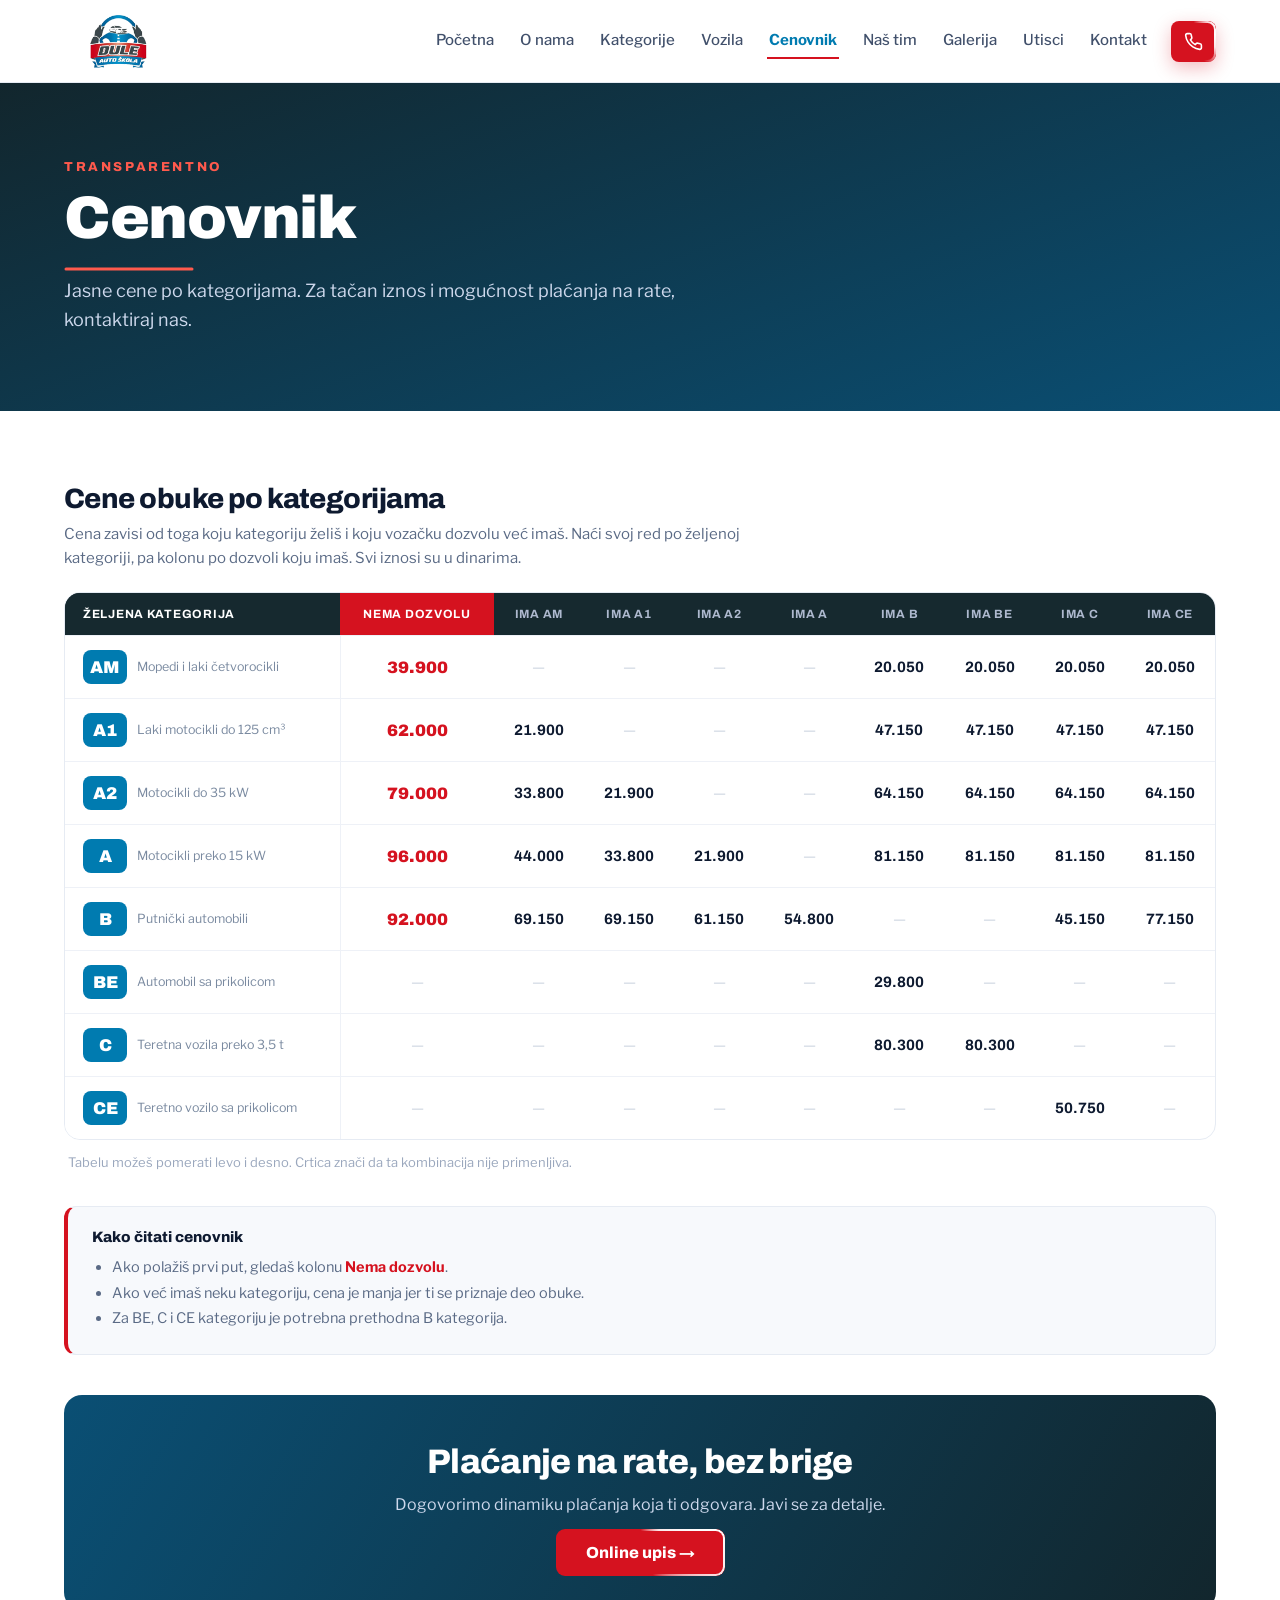
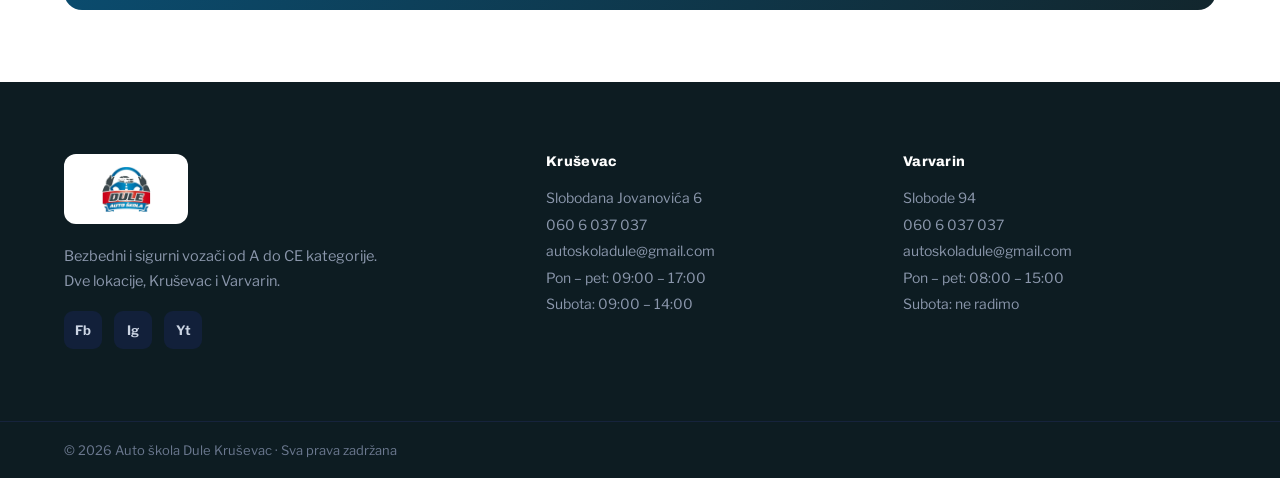
==== commit d9f918fa: "Add files via upload" ====
--- a/cenovnik.html
+++ b/cenovnik.html
@@ -25,7 +25,7 @@
         <a href="tim.html" class="nav-link">Naš tim</a>
         <a href="galerija.html" class="nav-link">Galerija</a>
         <a href="index.html#utisci" class="nav-link">Utisci</a><a href="kontakt.html" class="nav-link">Kontakt</a>
-        <a href="upis.html" class="cta-btn" style="display:inline-flex;align-items:center;gap:8px;background:#d5121f;color:#fff;font-family:'Archivo',sans-serif;font-weight:800;font-size:14px;padding:11px 20px;border-radius:8px;text-decoration:none;box-shadow:0 6px 18px rgba(213,18,31,.28)">Online upis →</a>
+        <a href="tel:+381606037037" class="cta-btn" style="display:inline-flex;align-items:center;gap:8px;background:#d5121f;color:#fff;font-family:'Archivo',sans-serif;font-weight:800;font-size:14px;padding:11px 13px;border-radius:8px;text-decoration:none;box-shadow:0 6px 18px rgba(213,18,31,.28)" aria-label="Pozovi auto-školu"><svg viewBox="0 0 24 24" fill="none" stroke="currentColor" stroke-width="2" stroke-linecap="round" stroke-linejoin="round" style="width:19px;height:19px;display:block" aria-hidden="true"><path d="M22 16.92v3a2 2 0 0 1-2.18 2 19.79 19.79 0 0 1-8.63-3.07 19.5 19.5 0 0 1-6-6 19.79 19.79 0 0 1-3.07-8.67A2 2 0 0 1 4.11 2h3a2 2 0 0 1 2 1.72c.13.96.36 1.9.7 2.81a2 2 0 0 1-.45 2.11L8.09 9.91a16 16 0 0 0 6 6l1.27-1.27a2 2 0 0 1 2.11-.45c.9.34 1.85.57 2.81.7A2 2 0 0 1 22 16.92z"></path></svg></a>
       </nav>
     </div>
   </header>
@@ -75,7 +75,7 @@
             </tr>
             <tr style="border-top:1px solid #eef1f7">
               <th scope="row" style="text-align:left;padding:14px 18px;background:#fff;position:sticky;left:0;z-index:1;border-right:1px solid #eef1f7;min-width:180px">
-                <span style="display:inline-flex;align-items:center;gap:10px"><span style="font-family:'Archivo',sans-serif;font-weight:900;font-size:17px;color:#fff;background:#007bb0;border-radius:8px;min-width:44px;height:34px;display:inline-flex;align-items:center;justify-content:center;flex:none">A1</span><span style="font-size:12.5px;color:#7a8aa0;font-weight:400;line-height:1.3">Laki motocikli do 125 cm³</span></span>
+                <span style="display:inline-flex;align-items:center;gap:10px"><span style="font-family:'Archivo',sans-serif;font-weight:900;font-size:17px;color:#fff;background:#007bb0;border-radius:8px;min-width:44px;height:34px;display:inline-flex;align-items:center;justify-content:center;flex:none">A1</span><span style="font-size:12.5px;color:#7a8aa0;font-weight:400;line-height:1.3">Laki motocikli do 125 cm³</span></span>
               </th>
               <td style="padding:14px 16px;text-align:center;font-family:'Archivo',sans-serif;font-weight:900;font-size:16.5px;color:#d5121f;white-space:nowrap">62.000</td>
               <td style="padding:14px 16px;text-align:center;font-family:'Archivo',sans-serif;font-weight:700;font-size:15px;color:#0e1a30;white-space:nowrap">21.900</td>
@@ -89,7 +89,7 @@
             </tr>
             <tr style="border-top:1px solid #eef1f7">
               <th scope="row" style="text-align:left;padding:14px 18px;background:#fff;position:sticky;left:0;z-index:1;border-right:1px solid #eef1f7;min-width:180px">
-                <span style="display:inline-flex;align-items:center;gap:10px"><span style="font-family:'Archivo',sans-serif;font-weight:900;font-size:17px;color:#fff;background:#007bb0;border-radius:8px;min-width:44px;height:34px;display:inline-flex;align-items:center;justify-content:center;flex:none">A2</span><span style="font-size:12.5px;color:#7a8aa0;font-weight:400;line-height:1.3">Motocikli do 35 kW</span></span>
+                <span style="display:inline-flex;align-items:center;gap:10px"><span style="font-family:'Archivo',sans-serif;font-weight:900;font-size:17px;color:#fff;background:#007bb0;border-radius:8px;min-width:44px;height:34px;display:inline-flex;align-items:center;justify-content:center;flex:none">A2</span><span style="font-size:12.5px;color:#7a8aa0;font-weight:400;line-height:1.3">Motocikli do 35 kW</span></span>
               </th>
               <td style="padding:14px 16px;text-align:center;font-family:'Archivo',sans-serif;font-weight:900;font-size:16.5px;color:#d5121f;white-space:nowrap">79.000</td>
               <td style="padding:14px 16px;text-align:center;font-family:'Archivo',sans-serif;font-weight:700;font-size:15px;color:#0e1a30;white-space:nowrap">33.800</td>
@@ -103,7 +103,7 @@
             </tr>
             <tr style="border-top:1px solid #eef1f7">
               <th scope="row" style="text-align:left;padding:14px 18px;background:#fff;position:sticky;left:0;z-index:1;border-right:1px solid #eef1f7;min-width:180px">
-                <span style="display:inline-flex;align-items:center;gap:10px"><span style="font-family:'Archivo',sans-serif;font-weight:900;font-size:17px;color:#fff;background:#007bb0;border-radius:8px;min-width:44px;height:34px;display:inline-flex;align-items:center;justify-content:center;flex:none">A</span><span style="font-size:12.5px;color:#7a8aa0;font-weight:400;line-height:1.3">Motocikli preko 15 kW</span></span>
+                <span style="display:inline-flex;align-items:center;gap:10px"><span style="font-family:'Archivo',sans-serif;font-weight:900;font-size:17px;color:#fff;background:#007bb0;border-radius:8px;min-width:44px;height:34px;display:inline-flex;align-items:center;justify-content:center;flex:none">A</span><span style="font-size:12.5px;color:#7a8aa0;font-weight:400;line-height:1.3">Motocikli preko 15 kW</span></span>
               </th>
               <td style="padding:14px 16px;text-align:center;font-family:'Archivo',sans-serif;font-weight:900;font-size:16.5px;color:#d5121f;white-space:nowrap">96.000</td>
               <td style="padding:14px 16px;text-align:center;font-family:'Archivo',sans-serif;font-weight:700;font-size:15px;color:#0e1a30;white-space:nowrap">44.000</td>
--- a/styles.css
+++ b/styles.css
@@ -91,7 +91,8 @@
 .ph-slot{width:100%;height:100%;display:flex;align-items:center;justify-content:center;text-align:center;padding:16px;background:repeating-linear-gradient(45deg,#eef2f6,#eef2f6 12px,#e7edf2 12px,#e7edf2 24px);color:#7a8aa0;font-size:13.5px;font-weight:600;font-family:'Libre Franklin',sans-serif;line-height:1.4}
 
 /* ---- sticky mobilni CTA ---- */
-.sticky-cta{position:fixed;left:12px;right:12px;bottom:12px;z-index:70;display:none;align-items:center;justify-content:center;gap:10px;background:#d5121f;color:#fff;font-family:'Archivo',sans-serif;font-weight:800;font-size:16px;padding:15px;border-radius:12px;text-decoration:none;box-shadow:0 12px 30px rgba(213,18,31,.35);padding-bottom:calc(15px + env(safe-area-inset-bottom));transform:translateY(160%);transition:transform .3s ease}
+.sticky-cta{position:fixed;left:12px;right:12px;bottom:12px;z-index:70;display:none;align-items:center;justify-content:center;gap:10px;background:#d5121f;color:#fff;font-family:'Archivo',sans-serif;font-weight:800;font-size:16px;padding:0 15px;border-radius:12px;text-decoration:none;box-shadow:0 12px 30px rgba(213,18,31,.35);height:54px;line-height:1.2;overflow:visible;margin-bottom:min(env(safe-area-inset-bottom,0px),10px);transform:translateY(160%);transition:transform .3s ease}
+.sticky-cta span{display:inline-block;white-space:nowrap}
 .sticky-cta svg{width:20px;height:20px;flex:none}
 .sticky-cta.show{transform:translateY(0)}
 @media (max-width:768px){.sticky-cta{display:flex}body.sticky-pad{padding-bottom:80px}}
@@ -130,6 +131,131 @@
 .rotate-word{overflow:hidden}
 .rotate-word .rw-char{display:inline-block;white-space:pre;will-change:transform,opacity}
 @media (prefers-reduced-motion:reduce){.rotate-word .rw-char{transform:none !important;opacity:1 !important;transition:none !important}}
+
+/* ---- vozni park kao parking ---- */
+.lot{position:relative;border-radius:18px;overflow:hidden;background:
+  repeating-linear-gradient(90deg,rgba(255,255,255,.025) 0 2px,transparent 2px 5px),
+  radial-gradient(120% 90% at 20% 0%,#1b3a45,#12262d 58%,#0e1f25);
+  box-shadow:inset 0 1px 0 rgba(255,255,255,.06),0 10px 30px rgba(10,28,64,.12);padding:0 0 22px}
+.lot-head{display:flex;align-items:baseline;gap:12px;flex-wrap:wrap;padding:18px 22px 16px;border-bottom:3px solid rgba(255,90,77,.6)}
+.lot-label{font-family:'Archivo',sans-serif;font-weight:900;font-size:15px;letter-spacing:.14em;text-transform:uppercase;color:#ff5a4d}
+.lot-sub{font-size:13.5px;color:#9fb0c4}
+.bays{display:grid;grid-template-columns:repeat(auto-fill,minmax(212px,1fr));gap:0;padding:22px 22px 0}
+.bay{position:relative;appearance:none;background:none;border:0;cursor:pointer;display:flex;flex-direction:column;gap:0;padding:0 14px;text-align:left;font:inherit;color:#fff;border-right:2px dashed rgba(255,255,255,.22)}
+.bay:last-child{border-right:0}
+.bay-media{display:block;height:158px;border-radius:10px;overflow:hidden;background:#0b1a20;box-shadow:0 8px 20px rgba(0,0,0,.35)}
+.bay-media .ph-slot{background:repeating-linear-gradient(45deg,#1d3b46,#1d3b46 12px,#183440 12px,#183440 24px);color:#8fa5b0}
+.bay-no{position:absolute;top:8px;left:20px;z-index:2;font-family:'Archivo',sans-serif;font-weight:900;font-size:11.5px;letter-spacing:.1em;color:#fff;background:#d5121f;border-radius:5px;padding:3px 7px;line-height:1}
+.bay-cap{display:flex;flex-direction:column;gap:3px;padding:13px 2px 0}
+.bay-title{font-family:'Archivo',sans-serif;font-weight:700;font-size:14.5px;color:#fff}
+.bay-cat{font-size:12.5px;color:#9fb0c4}
+.bay[data-full]::after{content:"⤢";position:absolute;top:8px;right:22px;z-index:2;width:26px;height:26px;border-radius:6px;background:rgba(0,0,0,.45);color:#fff;font-size:13px;display:flex;align-items:center;justify-content:center;opacity:0;transition:opacity .2s ease}
+@media (hover:hover) and (pointer:fine){.bay[data-full]:hover::after{opacity:1}}
+.bay:focus-visible{outline:3px solid #ff5a4d;outline-offset:3px;border-radius:12px}
+@media (max-width:640px){.bays{grid-template-columns:repeat(2,1fr);padding:18px 14px 0}.bay{padding:0 8px;border-right:0}.bay-media{height:118px}.bay-no{left:14px}.bay[data-full]::after{right:14px}}
+
+/* ---- lightbox ---- */
+.lb{position:fixed;inset:0;z-index:200;display:none;align-items:center;justify-content:center;background:rgba(12,16,20,.92);padding:24px;opacity:0;transition:opacity .25s ease}
+.lb.open{display:flex}
+.lb.shown{opacity:1}
+.lb-img{max-width:min(1100px,94vw);max-height:78vh;border-radius:14px;display:block;box-shadow:0 30px 70px rgba(0,0,0,.6)}
+.lb-meta{position:absolute;bottom:26px;left:0;right:0;text-align:center;color:#fff;font-family:'Archivo',sans-serif}
+.lb-meta b{display:block;font-weight:800;font-size:17px}
+.lb-meta span{font-family:'Libre Franklin',sans-serif;font-size:13.5px;color:#aeb9c6}
+.lb-btn{position:absolute;background:rgba(255,255,255,.12);border:1px solid rgba(255,255,255,.22);color:#fff;cursor:pointer;border-radius:10px;width:46px;height:46px;font-size:20px;display:flex;align-items:center;justify-content:center;transition:background .2s ease}
+.lb-btn:hover{background:rgba(255,255,255,.24)}
+.lb-close{top:20px;right:20px}
+.lb-prev{left:18px;top:50%;transform:translateY(-50%)}
+.lb-next{right:18px;top:50%;transform:translateY(-50%)}
+@media (max-width:640px){.lb-prev{left:8px}.lb-next{right:8px}.lb-img{max-height:66vh}}
+@media (prefers-reduced-motion:reduce){.lb{transition:none}.bay[data-full]::after{transition:none}}
+
+@media (max-width:820px){.cat-card>div:last-child{grid-template-columns:1fr !important;gap:22px !important}.cat-top{grid-template-columns:1fr !important;gap:20px !important}.cat-card ul[style*="columns:2"]{columns:1 !important}}
+
+.cat-row{transition:background .22s ease,padding-left .22s ease}
+.cat-row-arrow{display:inline-block;transition:transform .22s ease}
+@media (hover:hover) and (pointer:fine){
+  .cat-row:hover{background:rgba(255,255,255,.045)}
+  .cat-row:hover .cat-row-arrow{transform:translateX(4px)}
+}
+@media (max-width:760px){.cat-row{grid-template-columns:1fr !important;gap:14px !important;padding:22px 4px !important}}
+@media (prefers-reduced-motion:reduce){.cat-row,.cat-row-arrow{transition:none !important}}
+
+@media (min-width:761px){.h2-oneline{white-space:nowrap}}
+
+/* ---- promo popup (prvi ulazak) ---- */
+.promo-ov{position:fixed;inset:0;z-index:210;display:none;align-items:center;justify-content:center;background:rgba(10,20,26,.6);padding:20px;opacity:0;transition:opacity .28s ease}
+.promo-ov.open{display:flex}
+.promo-ov.shown{opacity:1}
+.promo-box{position:relative;width:100%;max-width:380px;background:#fff;border-radius:18px;padding:30px 28px 26px;box-shadow:0 30px 70px rgba(10,28,64,.4);transform:translateY(14px) scale(.98);transition:transform .3s cubic-bezier(.22,.61,.36,1)}
+.promo-ov.shown .promo-box{transform:none}
+.promo-eyebrow{font-family:'Archivo',sans-serif;font-weight:800;font-size:11.5px;letter-spacing:.18em;text-transform:uppercase;color:#d5121f;margin-bottom:10px}
+.promo-box h3{font-family:'Archivo',sans-serif;font-weight:900;font-size:24px;letter-spacing:-.02em;margin:0 0 10px;color:#0e1a30;line-height:1.15}
+.promo-box p{font-size:15px;color:#5a6a85;line-height:1.6;margin:0 0 22px}
+.promo-act{display:flex;gap:10px;flex-wrap:wrap}
+.promo-go{flex:1;min-width:150px;text-align:center;background:#d5121f;color:#fff;font-family:'Archivo',sans-serif;font-weight:800;font-size:15.5px;padding:14px 18px;border-radius:9px;text-decoration:none}
+.promo-later{background:none;border:1px solid #dbe3ee;color:#41506b;font-family:'Libre Franklin',sans-serif;font-weight:600;font-size:14.5px;padding:14px 18px;border-radius:9px;cursor:pointer}
+.promo-x{position:absolute;top:12px;right:12px;width:32px;height:32px;border:0;background:#f3f6fb;color:#5a6a85;border-radius:8px;font-size:15px;cursor:pointer;line-height:1}
+
+/* ---- podsetnik o akciji, desna strana ---- */
+.promo-tab{position:fixed;right:0;top:50%;transform:translate(calc(100% - 42px),-50%);z-index:150;display:flex;align-items:center;gap:12px;background:#d5121f;color:#fff;text-decoration:none;border-radius:12px 0 0 12px;padding:14px 16px 14px 13px;box-shadow:-6px 10px 30px rgba(10,28,64,.24);transition:transform .3s cubic-bezier(.22,.61,.36,1)}
+.promo-tab-ico{font-family:'Archivo',sans-serif;font-weight:900;font-size:15px;flex:none;width:16px;text-align:center}
+.promo-tab-txt{font-family:'Archivo',sans-serif;font-weight:800;font-size:14px;white-space:nowrap;line-height:1.3}
+.promo-tab-txt small{display:block;font-family:'Libre Franklin',sans-serif;font-weight:500;font-size:12px;opacity:.86}
+@media (hover:hover) and (pointer:fine){.promo-tab:hover{transform:translate(0,-50%);color:#fff}}
+.promo-tab:focus-visible{transform:translate(0,-50%)}
+@media (max-width:900px){.promo-tab{display:none}}
+@media (prefers-reduced-motion:reduce){.promo-ov,.promo-box,.promo-tab{transition:none !important}}
+@media (max-width:420px){
+  .promo-ov{padding:12px;align-items:center}
+  .promo-box{max-width:100%;padding:22px 18px 18px;border-radius:16px;max-height:calc(100vh - 24px);overflow-y:auto}
+  .promo-box h3{font-size:19px;padding-right:26px}
+  .promo-box p{font-size:13.5px;margin-bottom:16px}
+  .promo-eyebrow{font-size:10.5px;letter-spacing:.14em;padding-right:26px}
+  .promo-act{flex-direction:column;gap:8px}
+  .promo-go,.promo-later{width:100%;min-width:0;padding:13px 14px;font-size:14.5px}
+  .promo-x{top:9px;right:9px;width:28px;height:28px;font-size:13px}
+}
+@media (max-width:340px){
+  .promo-box{padding:20px 15px 16px}
+  .promo-box h3{font-size:17.5px;letter-spacing:-.01em}
+  .promo-box p{font-size:13px;line-height:1.55}
+}
+
+/* akcijska sekcija na mobilnom: bez preseka teksta, dugme preko cele širine */
+@media (max-width:620px){
+  .promo-sec{padding:26px 20px !important;gap:22px !important;text-align:left}
+  .promo-sec-txt{min-width:0 !important;width:100%}
+  .promo-sec-txt h2{font-size:23px !important;line-height:1.1 !important}
+  .promo-sec-txt p{font-size:14.5px !important;max-width:none !important;line-height:1.55}
+  .promo-sec-txt>div:first-child{font-size:11px !important;letter-spacing:.14em !important}
+  .promo-sec-btn{width:100%;text-align:center;font-size:16px !important;padding:15px 18px !important;white-space:normal !important}
+}
+@media (max-width:360px){
+  .promo-sec{padding:22px 16px !important}
+  .promo-sec-txt h2{font-size:21px !important}
+  .promo-sec-txt p{font-size:13.5px !important}
+}
+
+/* jedan red na mobilnom: statistika ispod heroa */
+@media (max-width:1080px){
+  section>div.stats-row{grid-template-columns:repeat(4,1fr) !important}
+  section>div.stats-row>div{padding:20px 6px !important}
+  section>div.stats-row>div>div:first-child{font-size:22px !important}
+  section>div.stats-row>div>div:last-child{font-size:10.5px !important;line-height:1.25 !important}
+}
+@media (max-width:400px){
+  section>div.stats-row>div{padding:16px 3px !important}
+  section>div.stats-row>div>div:first-child{font-size:19px !important}
+  section>div.stats-row>div>div:last-child{font-size:9.5px !important}
+}
+
+/* jedan red na mobilnom: logoi prijatelja */
+@media (max-width:760px){
+  .friends-row{flex-wrap:nowrap !important;gap:10px !important}
+  .friends-row>div{width:auto !important;height:auto !important;aspect-ratio:1;flex:1 1 0 !important;min-width:0 !important;padding:9px !important}
+  .friends-row img{max-width:100% !important;max-height:100% !important;height:auto !important;width:auto !important}
+}
 
 .dz-hamburger{display:none}
 @media (max-width:1080px){
